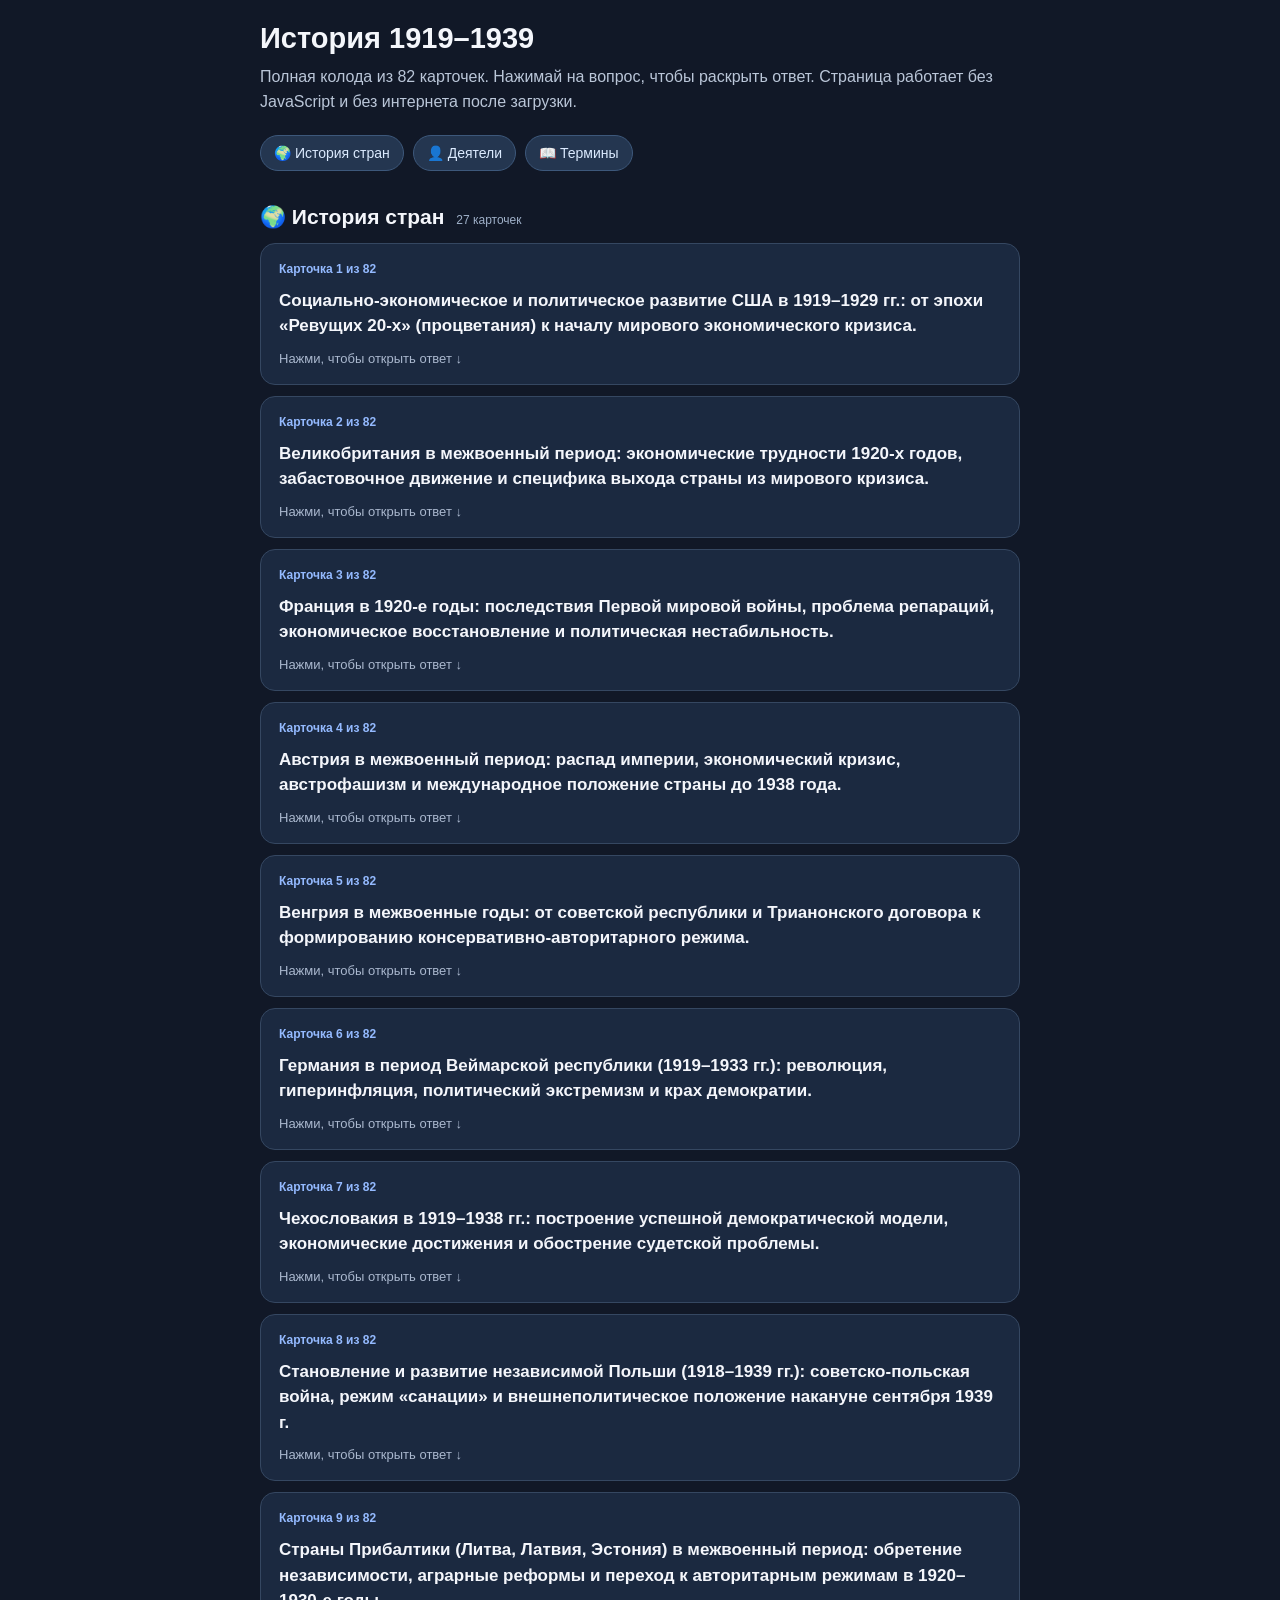
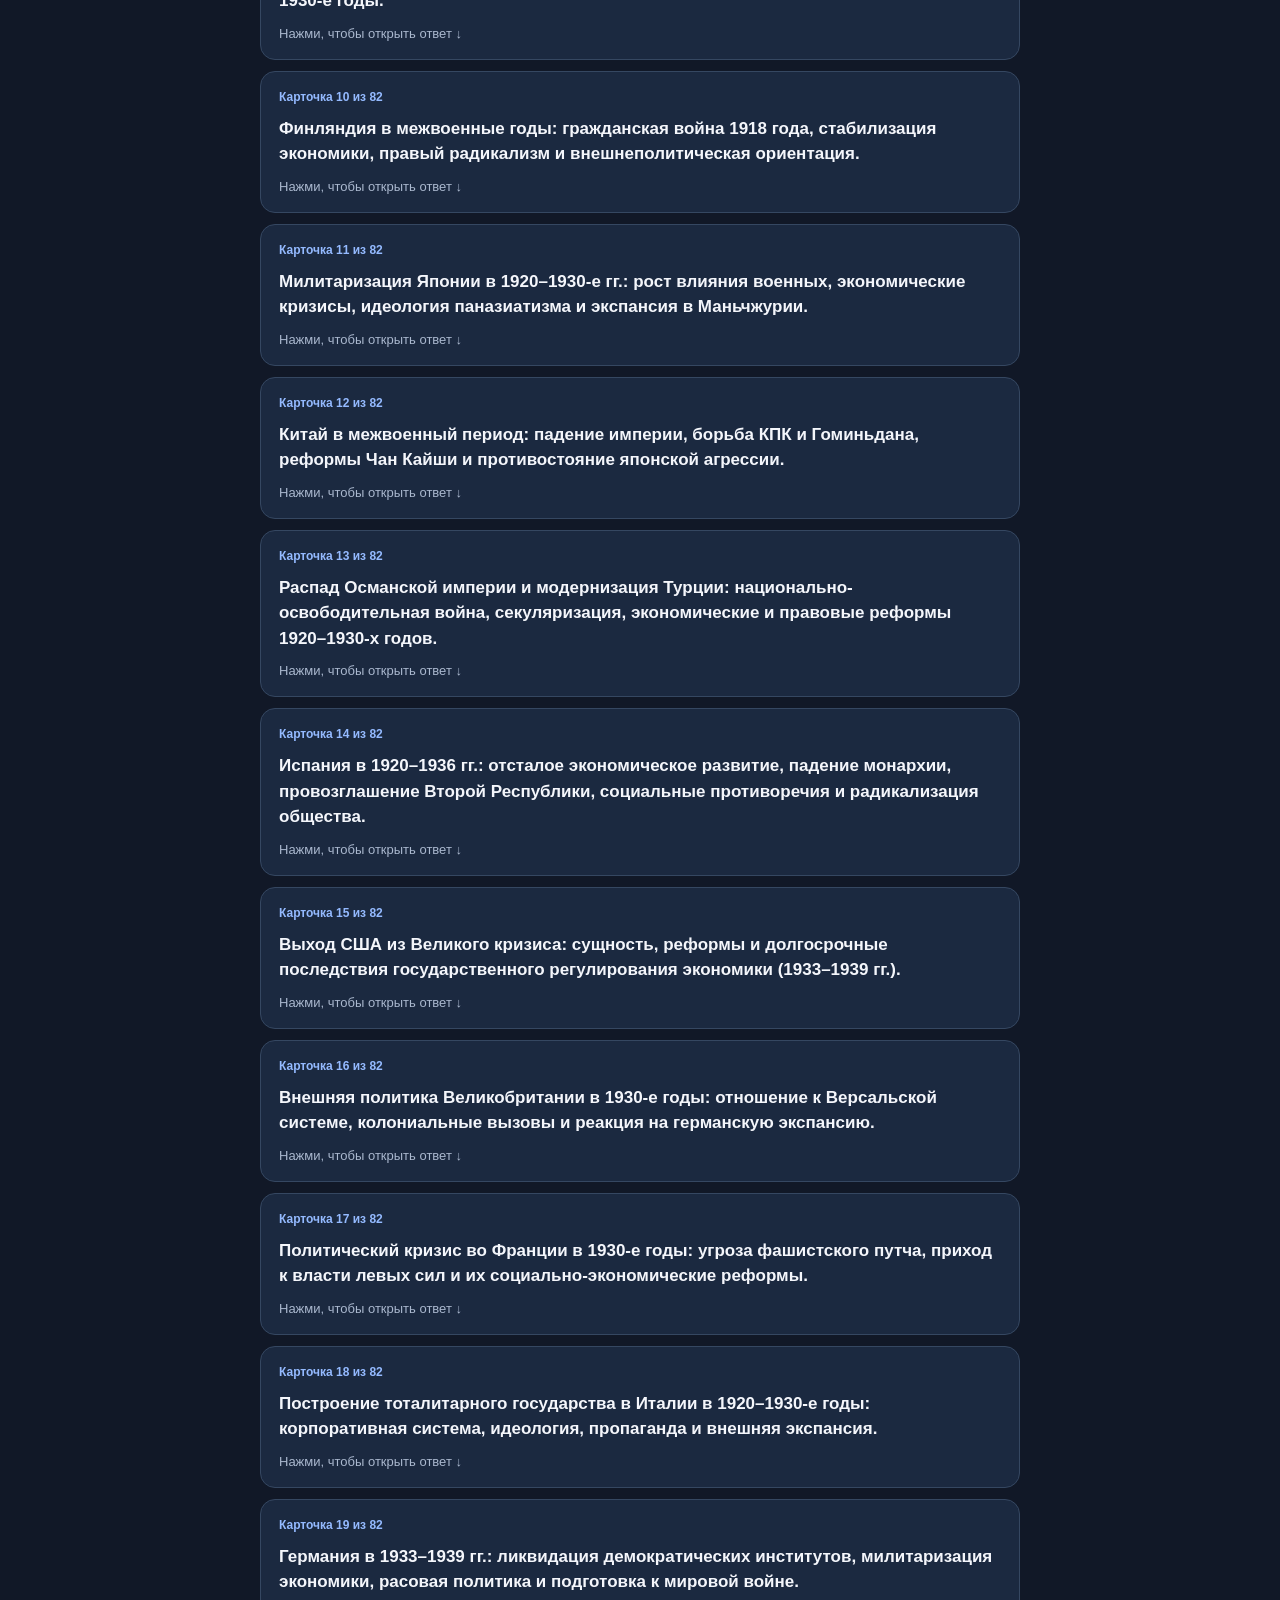
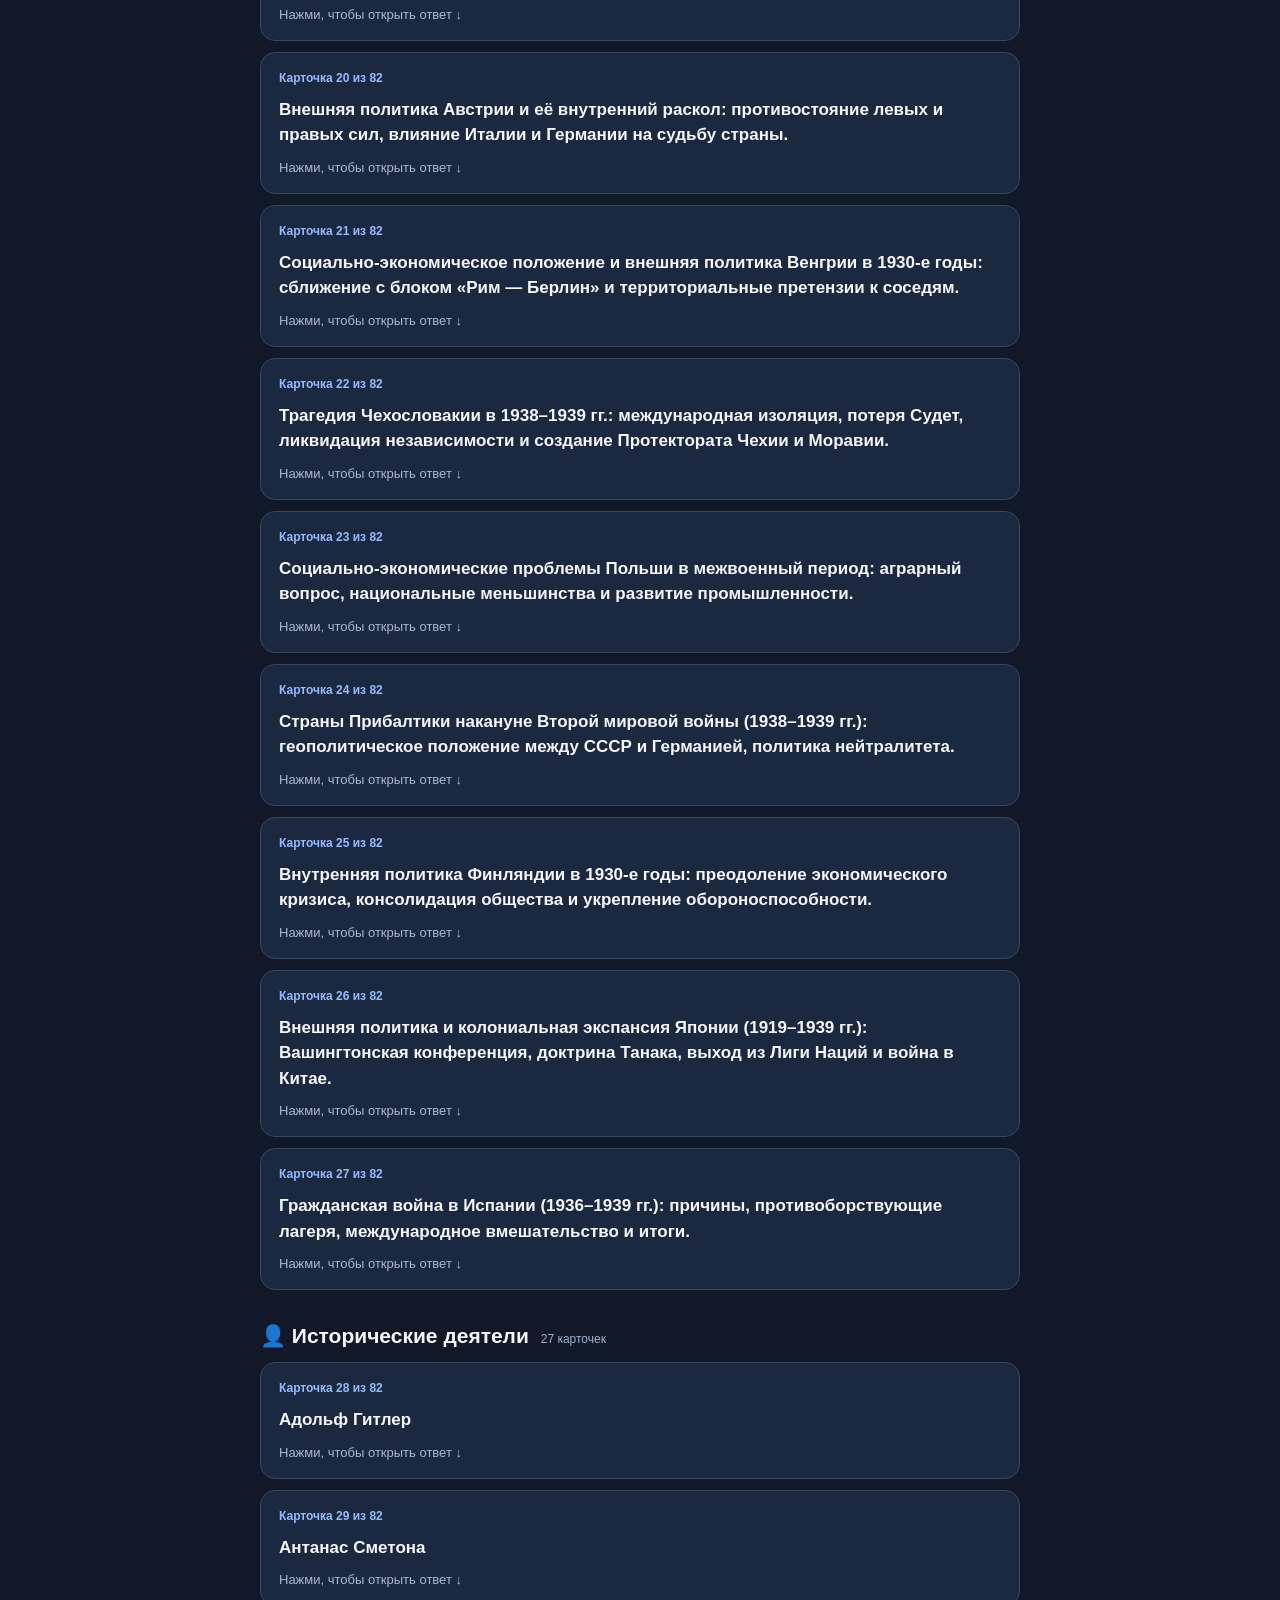
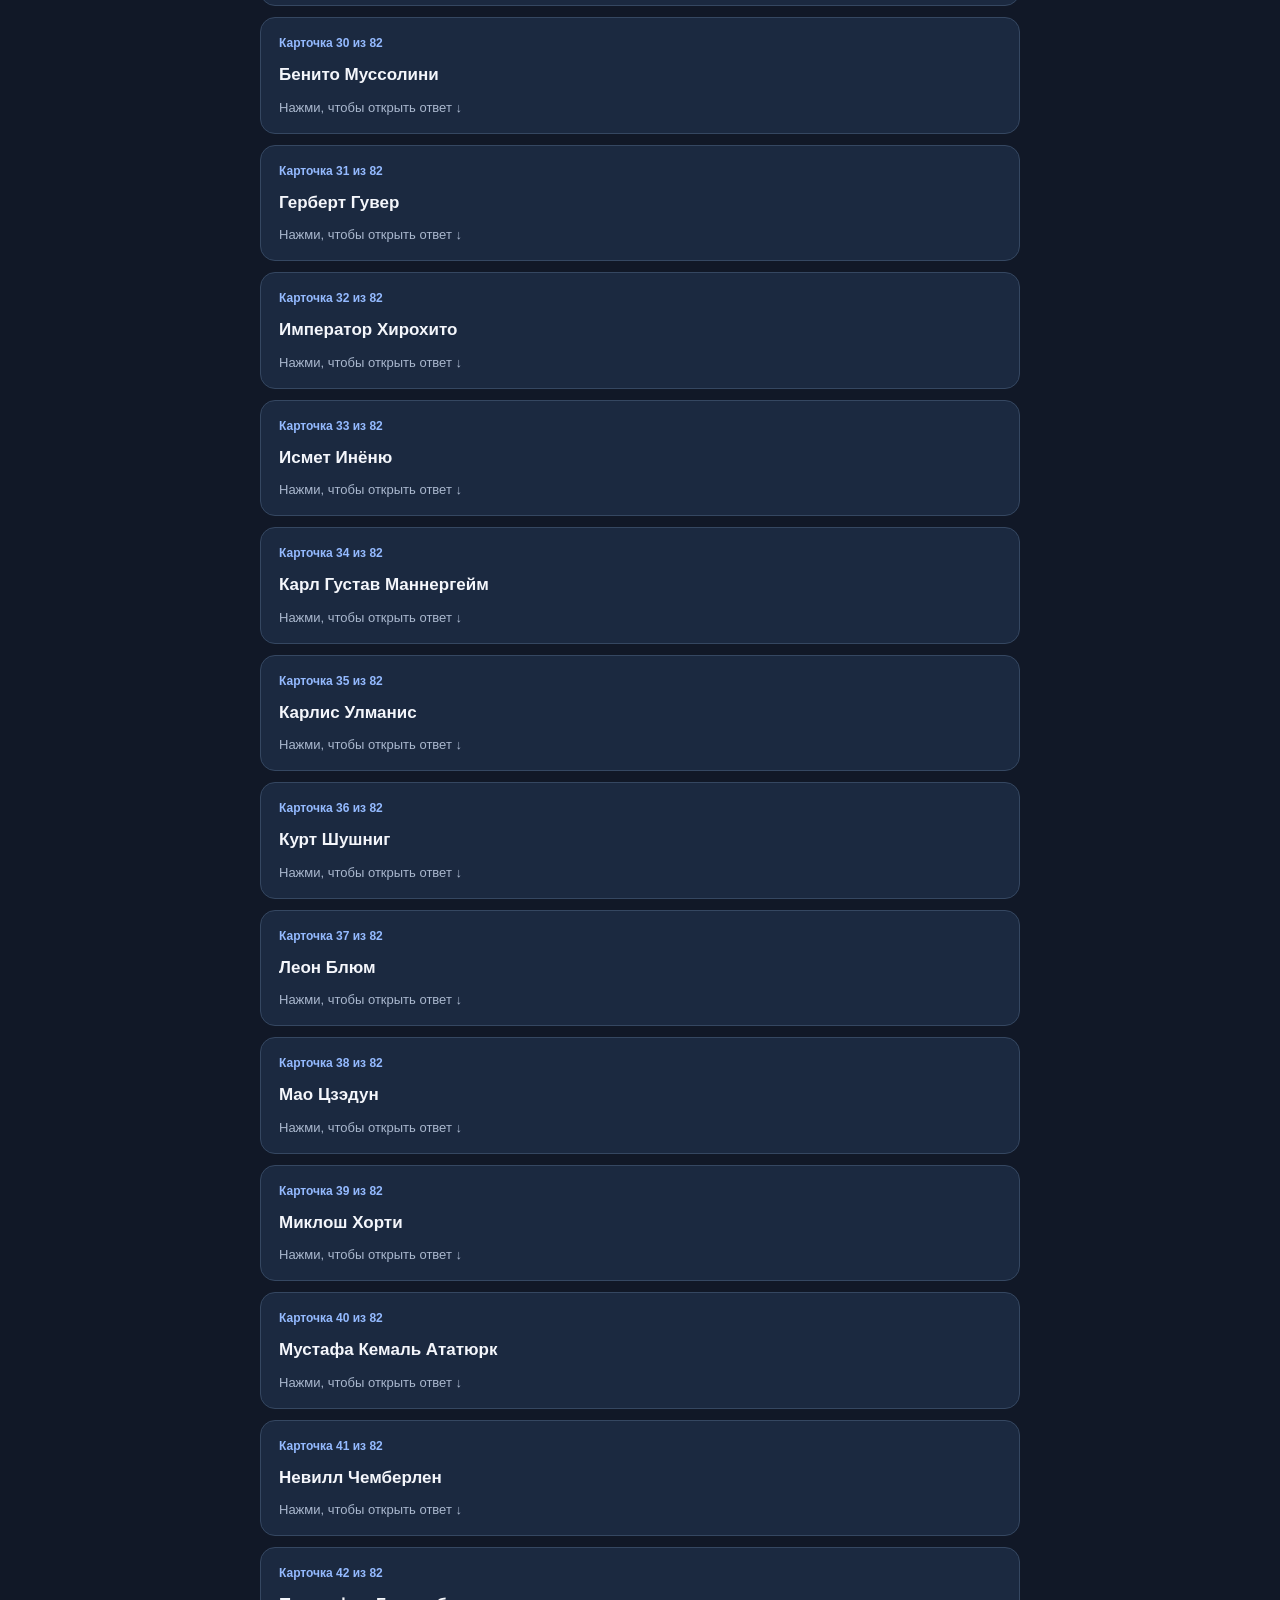
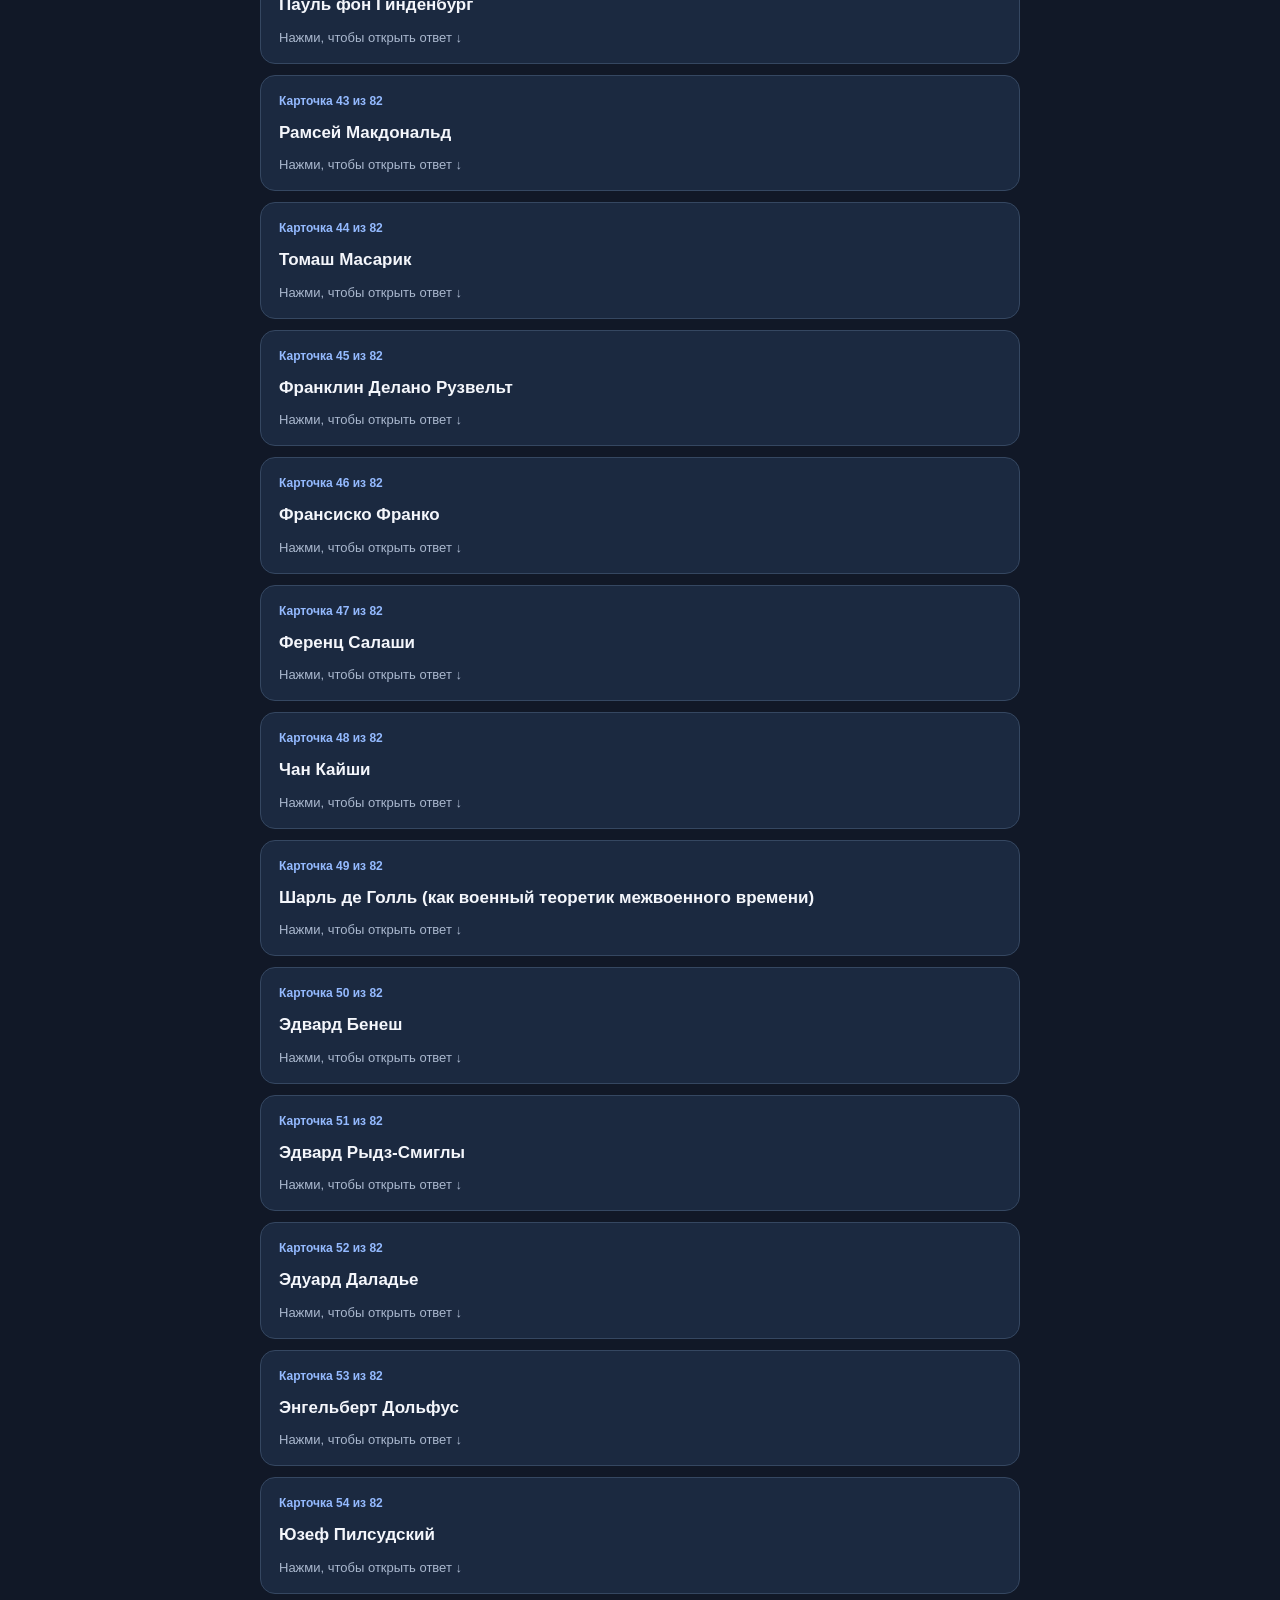
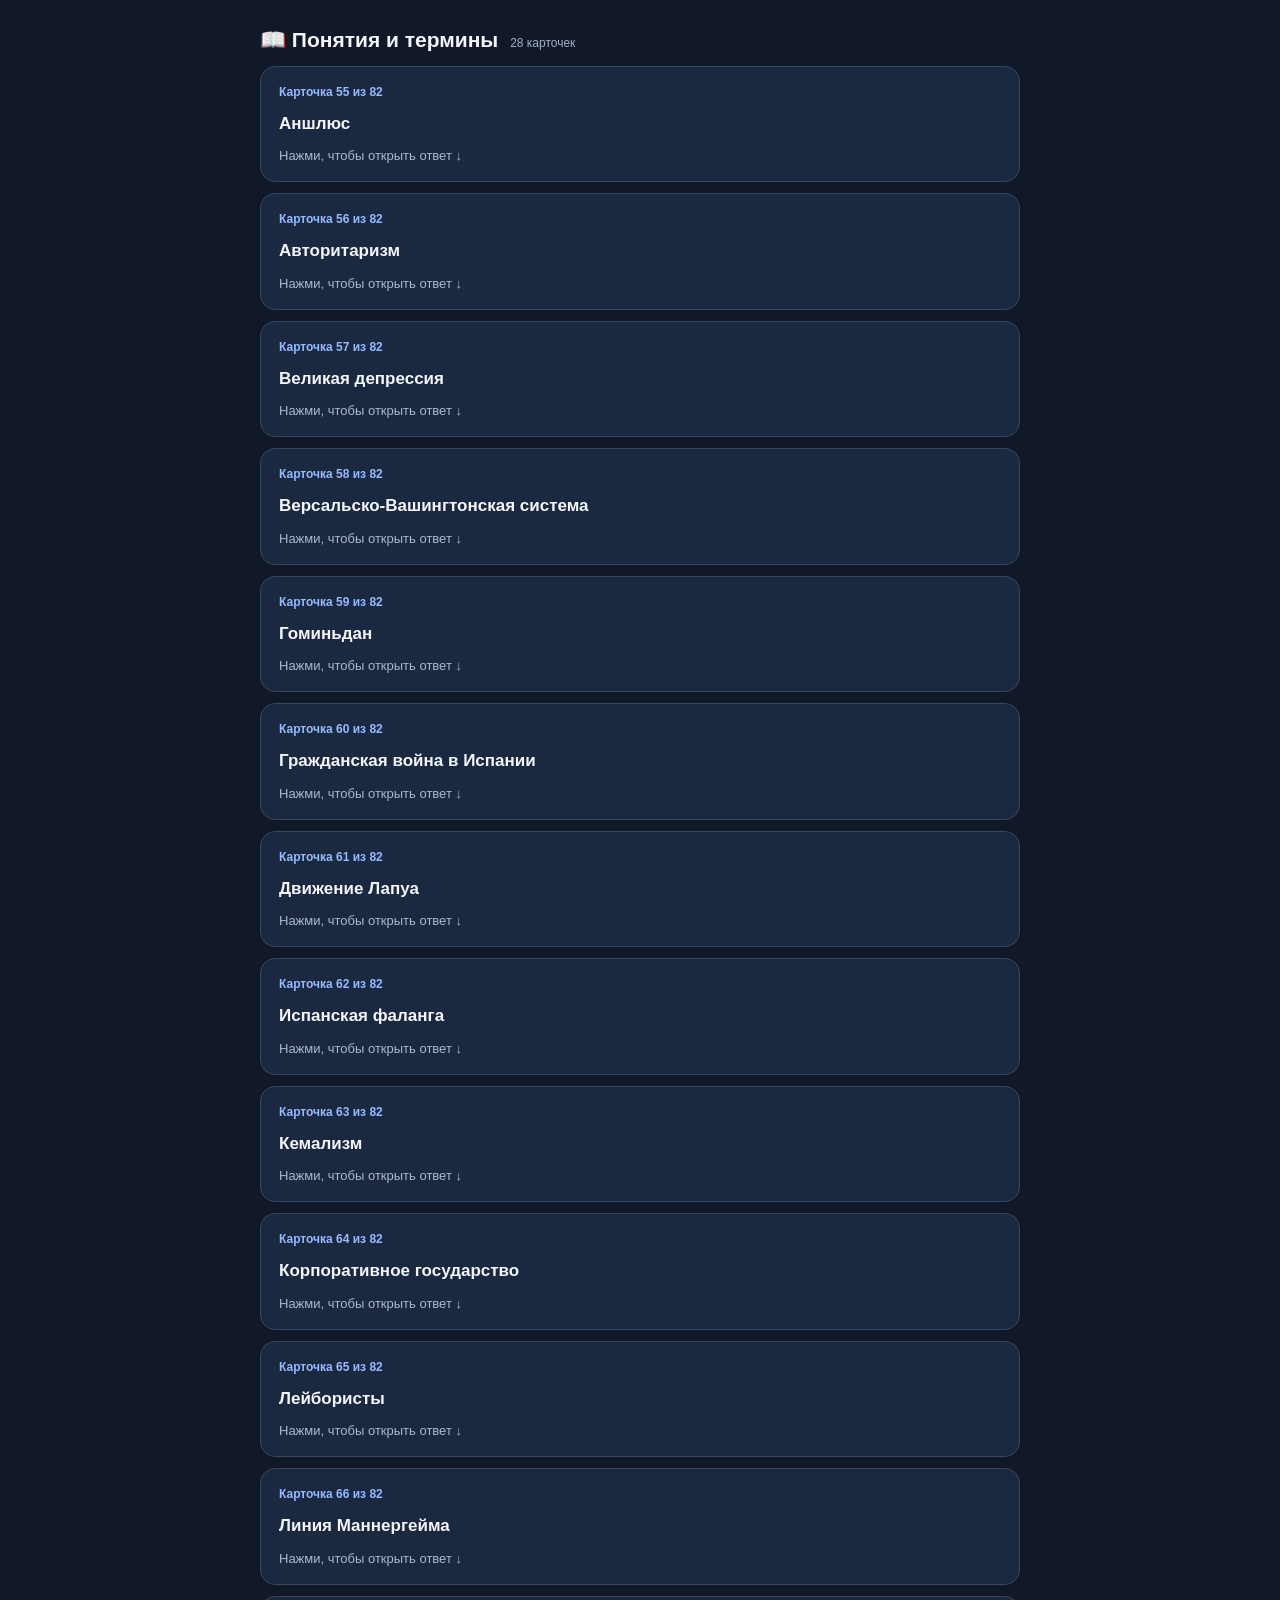
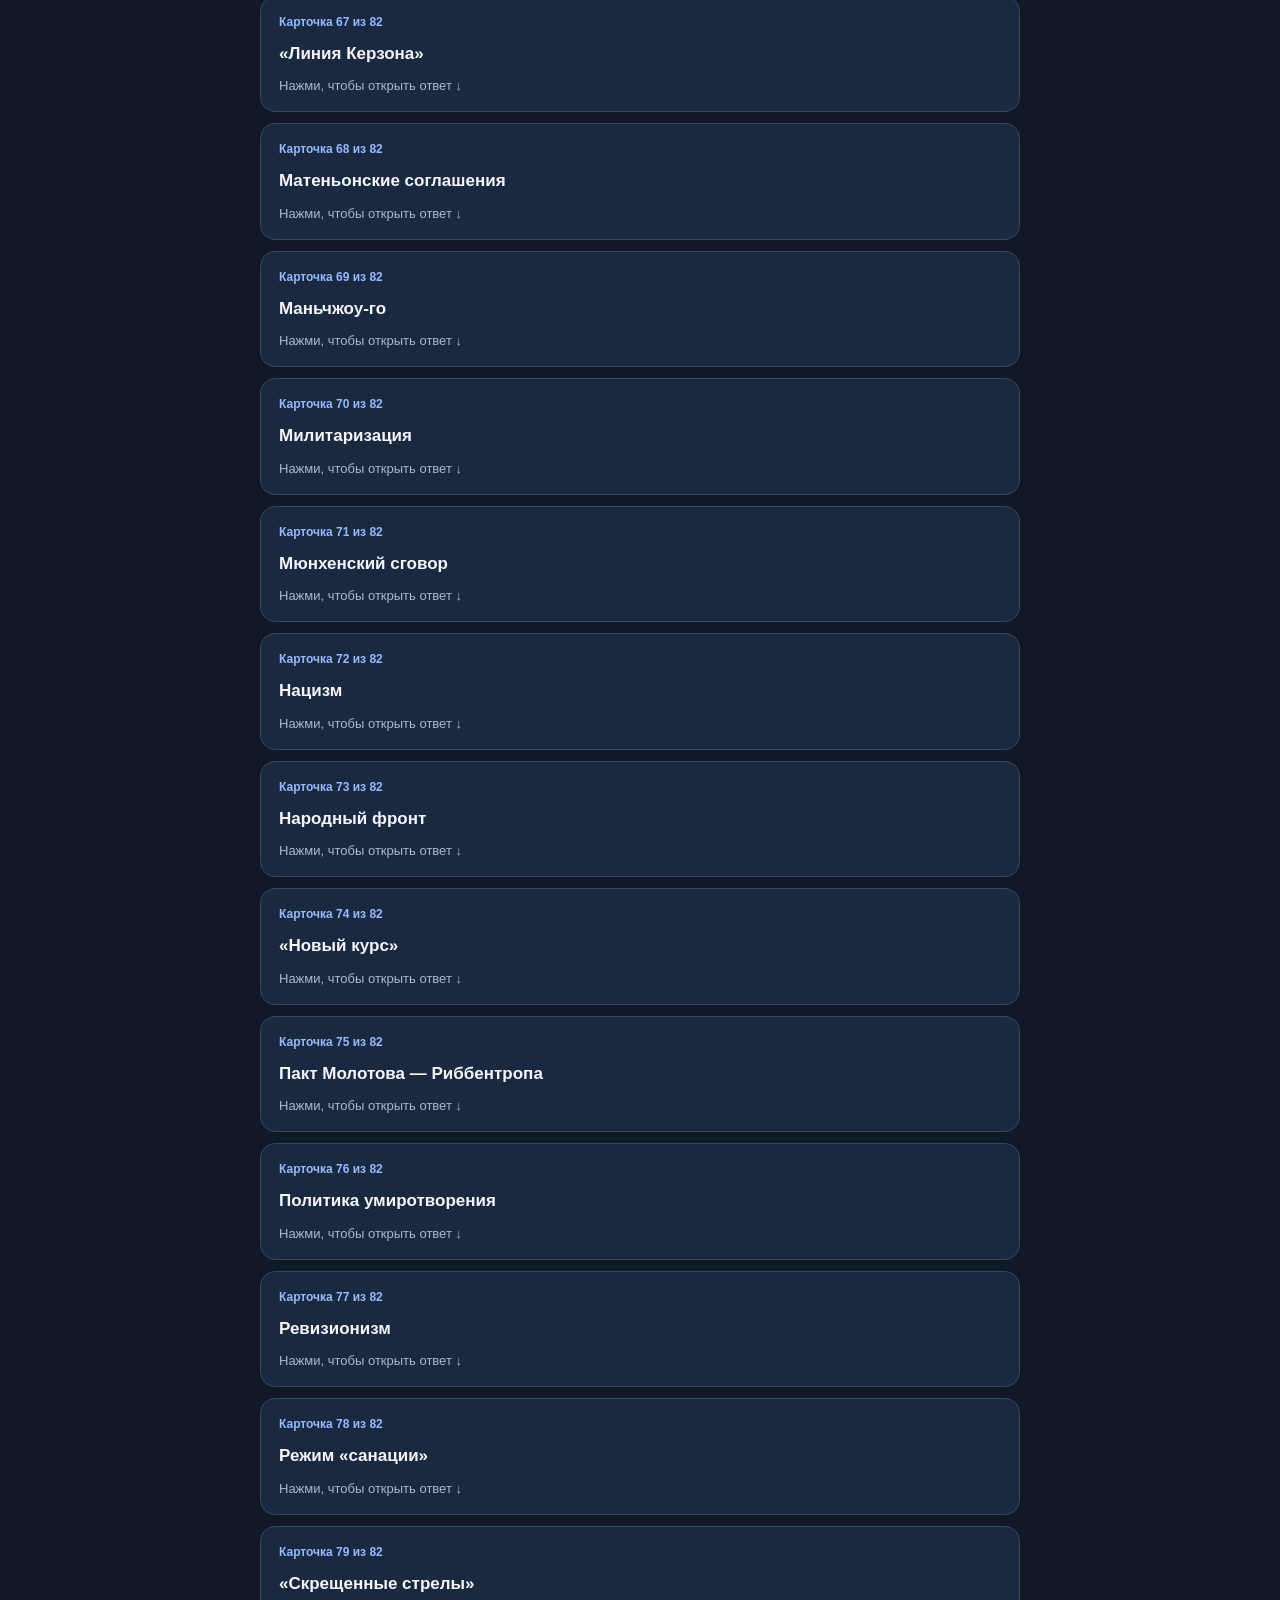
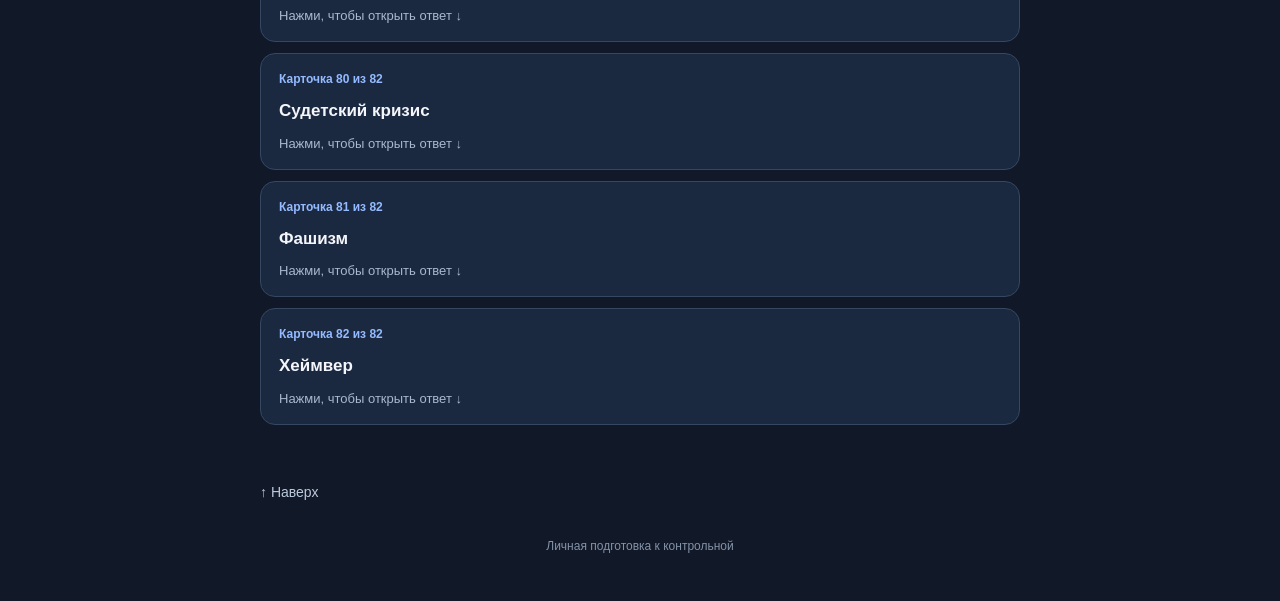
==== history-cards-offline.html @ e3145b6b "Add offline-friendly history flashcards page" ====
<!doctype html>
<html lang="ru">
<head>
<meta charset="utf-8">
<meta name="viewport" content="width=device-width, initial-scale=1">
<meta name="theme-color" content="#111827">
<title>История 1919–1939 — карточки</title>
<style>
*{box-sizing:border-box}
html{scroll-behavior:smooth}
body{margin:0;padding:22px 14px 48px;background:#111827;color:#f4f6fb;font-family:-apple-system,BlinkMacSystemFont,"Segoe UI",sans-serif}
main{max-width:760px;margin:0 auto}
h1{font-size:29px;line-height:1.15;margin:0 0 10px}
.intro{color:#bac6d8;line-height:1.55;margin:0 0 20px}
nav{display:flex;flex-wrap:wrap;gap:9px;margin:18px 0 30px}
nav a{color:#dbeafe;text-decoration:none;background:#243650;border:1px solid #3d587b;border-radius:999px;padding:9px 13px;font-size:14px}
.group{margin:34px 0}
h2{font-size:21px;margin:0 0 14px}
h2 small{font-size:12px;color:#9fb0c8;font-weight:500;margin-left:6px}
.card{margin:11px 0;border:1px solid #354761;border-radius:15px;background:#1b2940;overflow:hidden}
summary{list-style:none;cursor:pointer;padding:18px;display:flex;flex-direction:column;gap:12px}
summary::-webkit-details-marker{display:none}
.card-number{font-size:12px;font-weight:700;color:#94baff}
.question{font-size:17px;line-height:1.5;font-weight:650}
.hint{font-size:13px;color:#aab8ce}
.answer{padding:17px 18px 19px;background:#243653;border-top:1px solid #405575}
.answer strong{font-size:12px;letter-spacing:.08em;color:#94baff}
.answer p{font-size:16px;line-height:1.65;margin:9px 0 0;white-space:pre-wrap}
details[open] summary{background:#202f49}
.top{display:inline-block;margin-top:25px;color:#b9c9df;text-decoration:none;font-size:14px}
footer{margin-top:38px;text-align:center;color:#8493a9;font-size:12px}
</style>
</head>
<body>
<main id="top">
  <h1>История 1919–1939</h1>
  <p class="intro">Полная колода из 82 карточек. Нажимай на вопрос, чтобы раскрыть ответ. Страница работает без JavaScript и без интернета после загрузки.</p>
  <nav aria-label="Разделы">
    <a href="#countries">🌍 История стран</a>
    <a href="#people">👤 Деятели</a>
    <a href="#terms">📖 Термины</a>
  </nav>
  <section id="countries" class="group">
    <h2>🌍 История стран <small>27 карточек</small></h2>
    <details class="card">
      <summary>
        <span class="card-number">Карточка 1 из 82</span>
        <span class="question">Социально-экономическое и политическое развитие США в 1919–1929 гг.: от эпохи «Ревущих 20-х» (процветания) к началу мирового экономического кризиса.</span>
        <span class="hint">Нажми, чтобы открыть ответ ↓</span>
      </summary>
      <div class="answer">
        <strong>ОТВЕТ</strong>
        <p>После Первой мировой войны США стали одной из сильнейших экономик мира: промышленность росла, активно развивались автомобили, техника и массовое производство. Люди покупали товары в кредит, а многие вкладывали деньги в акции. Из-за спекуляций и чрезмерного производства возник финансовый пузырь, который лопнул в конце десятилетия и стал началом Великой депрессии.</p>
      </div>
    </details>
<details class="card">
      <summary>
        <span class="card-number">Карточка 2 из 82</span>
        <span class="question">Великобритания в межвоенный период: экономические трудности 1920-х годов, забастовочное движение и специфика выхода страны из мирового кризиса.</span>
        <span class="hint">Нажми, чтобы открыть ответ ↓</span>
      </summary>
      <div class="answer">
        <strong>ОТВЕТ</strong>
        <p>После войны Великобритания столкнулась с долгами, безработицей и упадком старых отраслей — угольной, текстильной и судостроительной. Рабочие устраивали забастовки, самой крупной стала всеобщая стачка. Во время мирового кризиса государство отказалось от прежней экономической политики, отказалось от золотого стандарта и стало поддерживать промышленность и торговлю.</p>
      </div>
    </details>
<details class="card">
      <summary>
        <span class="card-number">Карточка 3 из 82</span>
        <span class="question">Франция в 1920-е годы: последствия Первой мировой войны, проблема репараций, экономическое восстановление и политическая нестабильность.</span>
        <span class="hint">Нажми, чтобы открыть ответ ↓</span>
      </summary>
      <div class="answer">
        <strong>ОТВЕТ</strong>
        <p>Первая мировая война разрушила промышленность и сельское хозяйство на северо-востоке Франции, а страна понесла большие человеческие и материальные потери. Франция рассчитывала восстановиться за счёт германских репараций, но их получение сопровождалось конфликтами. Постепенно экономика восстановилась, однако правительства часто менялись из-за политических разногласий.</p>
      </div>
    </details>
<details class="card">
      <summary>
        <span class="card-number">Карточка 4 из 82</span>
        <span class="question">Австрия в межвоенный период: распад империи, экономический кризис, австрофашизм и международное положение страны до 1938 года.</span>
        <span class="hint">Нажми, чтобы открыть ответ ↓</span>
      </summary>
      <div class="answer">
        <strong>ОТВЕТ</strong>
        <p>После распада Австро-Венгерской империи Австрия стала небольшой республикой без прежних ресурсов и рынков. Страна переживала инфляцию, безработицу и политическое противостояние левых и правых. Власть перешла к авторитарному режиму, а зависимость от Германии усиливалась; в итоге Германия присоединила Австрию.</p>
      </div>
    </details>
<details class="card">
      <summary>
        <span class="card-number">Карточка 5 из 82</span>
        <span class="question">Венгрия в межвоенные годы: от советской республики и Трианонского договора к формированию консервативно-авторитарного режима.</span>
        <span class="hint">Нажми, чтобы открыть ответ ↓</span>
      </summary>
      <div class="answer">
        <strong>ОТВЕТ</strong>
        <p>После поражения в Первой мировой войне и распада империи в Венгрии возникла советская республика, но она просуществовала недолго и была свергнута. Трианонский договор лишил страну значительных территорий и населения, что вызвало стремление пересмотреть границы. Установился консервативный авторитарный режим во главе с регентом Миклошем Хорти.</p>
      </div>
    </details>
<details class="card">
      <summary>
        <span class="card-number">Карточка 6 из 82</span>
        <span class="question">Германия в период Веймарской республики (1919–1933 гг.): революция, гиперинфляция, политический экстремизм и крах демократии.</span>
        <span class="hint">Нажми, чтобы открыть ответ ↓</span>
      </summary>
      <div class="answer">
        <strong>ОТВЕТ</strong>
        <p>После поражения в Первой мировой войне кайзер отрёкся, и в Германии установилась республика. Страна пережила революционные выступления, попытки переворотов, тяжёлую инфляцию и зависимость от иностранных кредитов. Мировой кризис усилил безработицу и недовольство, из-за чего выросла поддержка радикалов, прежде всего нацистов, и демократия рухнула.</p>
      </div>
    </details>
<details class="card">
      <summary>
        <span class="card-number">Карточка 7 из 82</span>
        <span class="question">Чехословакия в 1919–1938 гг.: построение успешной демократической модели, экономические достижения и обострение судетской проблемы.</span>
        <span class="hint">Нажми, чтобы открыть ответ ↓</span>
      </summary>
      <div class="answer">
        <strong>ОТВЕТ</strong>
        <p>После распада Австро-Венгрии возникла независимая Чехословакия с устойчивой парламентской демократией и развитой промышленностью. В стране жили разные народы, в том числе многочисленные немцы в Судетской области. Нацистская Германия использовала недовольство судетских немцев как повод для давления, что привело к Судетскому кризису и расчленению страны.</p>
      </div>
    </details>
<details class="card">
      <summary>
        <span class="card-number">Карточка 8 из 82</span>
        <span class="question">Становление и развитие независимой Польши (1918–1939 гг.): советско-польская война, режим «санации» и внешнеполитическое положение накануне сентября 1939 г.</span>
        <span class="hint">Нажми, чтобы открыть ответ ↓</span>
      </summary>
      <div class="answer">
        <strong>ОТВЕТ</strong>
        <p>После Первой мировой войны Польша восстановила независимость, но её границы были спорными. Война с Советской Россией завершилась сохранением независимости Польши и расширением её территории на востоке. Позже Юзеф Пилсудский установил режим «санации», ограничивший политическую борьбу; перед Второй мировой войной Польша оказалась между Германией и СССР.</p>
      </div>
    </details>
<details class="card">
      <summary>
        <span class="card-number">Карточка 9 из 82</span>
        <span class="question">Страны Прибалтики (Литва, Латвия, Эстония) в межвоенный период: обретение независимости, аграрные реформы и переход к авторитарным режимам в 1920–1930-е годы.</span>
        <span class="hint">Нажми, чтобы открыть ответ ↓</span>
      </summary>
      <div class="answer">
        <strong>ОТВЕТ</strong>
        <p>Литва, Латвия и Эстония получили независимость после распада Российской империи и борьбы за самостоятельность. В них провели земельные реформы и создали национальные государства, но экономика оставалась уязвимой. Политическая нестабильность и страх перед радикальными движениями привели к установлению авторитарной власти в ряде стран.</p>
      </div>
    </details>
<details class="card">
      <summary>
        <span class="card-number">Карточка 10 из 82</span>
        <span class="question">Финляндия в межвоенные годы: гражданская война 1918 года, стабилизация экономики, правый радикализм и внешнеполитическая ориентация.</span>
        <span class="hint">Нажми, чтобы открыть ответ ↓</span>
      </summary>
      <div class="answer">
        <strong>ОТВЕТ</strong>
        <p>После отделения от России Финляндия пережила гражданскую войну между красными и белыми, победили белые. Затем страна постепенно укрепила демократические институты и экономику. Правые радикалы пытались усилить влияние, но государство сохранило парламентскую систему и стремилось защитить независимость между СССР и Западом.</p>
      </div>
    </details>
<details class="card">
      <summary>
        <span class="card-number">Карточка 11 из 82</span>
        <span class="question">Милитаризация Японии в 1920–1930-е гг.: рост влияния военных, экономические кризисы, идеология паназиатизма и экспансия в Маньчжурии.</span>
        <span class="hint">Нажми, чтобы открыть ответ ↓</span>
      </summary>
      <div class="answer">
        <strong>ОТВЕТ</strong>
        <p>Экономические трудности и нестабильность усилили влияние армии и националистов, которые считали, что Японии нужны территории и ресурсы. Под лозунгами паназиатизма Япония оправдывала расширение своего влияния в Азии. Захват Маньчжурии и дальнейшая агрессия в Китае показали переход страны к военной экспансии.</p>
      </div>
    </details>
<details class="card">
      <summary>
        <span class="card-number">Карточка 12 из 82</span>
        <span class="question">Китай в межвоенный период: падение империи, борьба КПК и Гоминьдана, реформы Чан Кайши и противостояние японской агрессии.</span>
        <span class="hint">Нажми, чтобы открыть ответ ↓</span>
      </summary>
      <div class="answer">
        <strong>ОТВЕТ</strong>
        <p>После падения империи Китай оставался раздробленным: разные военные правители боролись за власть. Гоминьдан во главе с Чан Кайши пытался объединить страну и проводил реформы, но конфликтовал с коммунистами во главе с Мао Цзэдуном. Внутреннюю борьбу осложнило вторжение Японии, против которой китайцам пришлось сопротивляться.</p>
      </div>
    </details>
<details class="card">
      <summary>
        <span class="card-number">Карточка 13 из 82</span>
        <span class="question">Распад Османской империи и модернизация Турции: национально-освободительная война, секуляризация, экономические и правовые реформы 1920–1930-х годов.</span>
        <span class="hint">Нажми, чтобы открыть ответ ↓</span>
      </summary>
      <div class="answer">
        <strong>ОТВЕТ</strong>
        <p>Османская империя проиграла Первую мировую войну, а державы-победительницы пытались разделить её территории. Мустафа Кемаль возглавил национально-освободительную борьбу, добился создания независимой Турции и стал проводить реформы. Он отделил религию от государства, упразднил султанат, изменил систему образования и права, стремясь превратить страну в современное светское государство.</p>
      </div>
    </details>
<details class="card">
      <summary>
        <span class="card-number">Карточка 14 из 82</span>
        <span class="question">Испания в 1920–1936 гг.: отсталое экономическое развитие, падение монархии, провозглашение Второй Республики, социальные противоречия и радикализация общества.</span>
        <span class="hint">Нажми, чтобы открыть ответ ↓</span>
      </summary>
      <div class="answer">
        <strong>ОТВЕТ</strong>
        <p>Испания оставалась преимущественно аграрной страной с бедностью крестьян, сильным социальным неравенством и конфликтами между рабочими, землевладельцами и церковью. Монархия пала, была провозглашена республика, которая пыталась проводить земельные, военные и образовательные реформы. Сопротивление реформам и радикализация левых и правых сил раскололи общество и подготовили гражданскую войну.</p>
      </div>
    </details>
<details class="card">
      <summary>
        <span class="card-number">Карточка 15 из 82</span>
        <span class="question">Выход США из Великого кризиса: сущность, реформы и долгосрочные последствия государственного регулирования экономики (1933–1939 гг.).</span>
        <span class="hint">Нажми, чтобы открыть ответ ↓</span>
      </summary>
      <div class="answer">
        <strong>ОТВЕТ</strong>
        <p>Великая депрессия привела к закрытию банков и предприятий, массовой безработице и бедности. Президент Франклин Рузвельт начал «Новый курс»: государство стало контролировать банки, создавать рабочие места, помогать фермерам и вводить социальные гарантии. Эти меры смягчили кризис и усилили роль государства в экономике, хотя полностью безработицу ликвидировала уже военная мобилизация.</p>
      </div>
    </details>
<details class="card">
      <summary>
        <span class="card-number">Карточка 16 из 82</span>
        <span class="question">Внешняя политика Великобритании в 1930-е годы: отношение к Версальской системе, колониальные вызовы и реакция на германскую экспансию.</span>
        <span class="hint">Нажми, чтобы открыть ответ ↓</span>
      </summary>
      <div class="answer">
        <strong>ОТВЕТ</strong>
        <p>Британия стремилась сохранить мир и не допустить новой большой войны, а также защитить свою империю. Из-за слабости и нежелания воевать она проводила политику умиротворения Германии, надеясь удовлетворить часть требований Гитлера. Эта политика не остановила агрессию и в итоге не предотвратила войну.</p>
      </div>
    </details>
<details class="card">
      <summary>
        <span class="card-number">Карточка 17 из 82</span>
        <span class="question">Политический кризис во Франции в 1930-е годы: угроза фашистского путча, приход к власти левых сил и их социально-экономические реформы.</span>
        <span class="hint">Нажми, чтобы открыть ответ ↓</span>
      </summary>
      <div class="answer">
        <strong>ОТВЕТ</strong>
        <p>Экономический кризис и коррупционные скандалы усилили недовольство правительством и страх перед фашистским переворотом. В ответ левые партии объединились в Народный фронт, который пришёл к власти и провёл реформы: повысил зарплаты, ввёл оплачиваемые отпуска и сократил рабочую неделю. Однако экономические трудности и разногласия внутри коалиции ослабили её.</p>
      </div>
    </details>
<details class="card">
      <summary>
        <span class="card-number">Карточка 18 из 82</span>
        <span class="question">Построение тоталитарного государства в Италии в 1920–1930-е годы: корпоративная система, идеология, пропаганда и внешняя экспансия.</span>
        <span class="hint">Нажми, чтобы открыть ответ ↓</span>
      </summary>
      <div class="answer">
        <strong>ОТВЕТ</strong>
        <p>После Первой мировой войны Италия переживала безработицу, забастовки и страх перед революцией. Бенито Муссолини использовал недовольство, пришёл к власти и уничтожил политическую конкуренцию. Государство контролировало общество через пропаганду и репрессии, экономика организовывалась по корпоративному принципу, а внешняя политика стала захватнической.</p>
      </div>
    </details>
<details class="card">
      <summary>
        <span class="card-number">Карточка 19 из 82</span>
        <span class="question">Германия в 1933–1939 гг.: ликвидация демократических институтов, милитаризация экономики, расовая политика и подготовка к мировой войне.</span>
        <span class="hint">Нажми, чтобы открыть ответ ↓</span>
      </summary>
      <div class="answer">
        <strong>ОТВЕТ</strong>
        <p>Придя к власти, Гитлер уничтожил демократию: запретил другие партии, подчинил себе государственные учреждения и преследовал противников. Нацисты усилили армию и военную промышленность, проводили расовую политику и преследовали евреев и другие группы. Германия захватывала территории и готовилась к большой войне.</p>
      </div>
    </details>
<details class="card">
      <summary>
        <span class="card-number">Карточка 20 из 82</span>
        <span class="question">Внешняя политика Австрии и её внутренний раскол: противостояние левых и правых сил, влияние Италии и Германии на судьбу страны.</span>
        <span class="hint">Нажми, чтобы открыть ответ ↓</span>
      </summary>
      <div class="answer">
        <strong>ОТВЕТ</strong>
        <p>Австрийское общество было разделено на левых социал-демократов и правых консерваторов, поддерживавших авторитарный порядок. Внутренние столкновения ослабили страну, а Италия и особенно нацистская Германия вмешивались в её дела. Германия усиливала давление, пока Австрия не была присоединена к ней.</p>
      </div>
    </details>
<details class="card">
      <summary>
        <span class="card-number">Карточка 21 из 82</span>
        <span class="question">Социально-экономическое положение и внешняя политика Венгрии в 1930-е годы: сближение с блоком «Рим — Берлин» и территориальные претензии к соседям.</span>
        <span class="hint">Нажми, чтобы открыть ответ ↓</span>
      </summary>
      <div class="answer">
        <strong>ОТВЕТ</strong>
        <p>Мировой кризис ударил по сельскому хозяйству и экономике Венгрии. Правительство Хорти сближалось с фашистскими державами Германии и Италии, рассчитывая вернуть утраченные по Трианонскому договору земли. Венгрия поддерживала пересмотр границ и всё сильнее зависела от Германии.</p>
      </div>
    </details>
<details class="card">
      <summary>
        <span class="card-number">Карточка 22 из 82</span>
        <span class="question">Трагедия Чехословакии в 1938–1939 гг.: международная изоляция, потеря Судет, ликвидация независимости и создание Протектората Чехии и Моравии.</span>
        <span class="hint">Нажми, чтобы открыть ответ ↓</span>
      </summary>
      <div class="answer">
        <strong>ОТВЕТ</strong>
        <p>Гитлер потребовал передать Германии Судетскую область, где проживало много немцев. На Мюнхенской конференции Великобритания и Франция согласились на уступку без полноценного участия Чехословакии. Затем Германия захватила оставшиеся чешские земли и создала Протекторат Богемии и Моравии, фактически уничтожив независимость страны.</p>
      </div>
    </details>
<details class="card">
      <summary>
        <span class="card-number">Карточка 23 из 82</span>
        <span class="question">Социально-экономические проблемы Польши в межвоенный период: аграрный вопрос, национальные меньшинства и развитие промышленности.</span>
        <span class="hint">Нажми, чтобы открыть ответ ↓</span>
      </summary>
      <div class="answer">
        <strong>ОТВЕТ</strong>
        <p>Польша объединяла территории, которые раньше развивались в составе разных государств, поэтому экономика была неравномерной. Большая часть населения жила в деревне, где существовали бедность и нехватка земли; промышленность развивалась медленно. Национальные меньшинства и региональные различия осложняли внутреннюю политику.</p>
      </div>
    </details>
<details class="card">
      <summary>
        <span class="card-number">Карточка 24 из 82</span>
        <span class="question">Страны Прибалтики накануне Второй мировой войны (1938–1939 гг.): геополитическое положение между СССР и Германией, политика нейтралитета.</span>
        <span class="hint">Нажми, чтобы открыть ответ ↓</span>
      </summary>
      <div class="answer">
        <strong>ОТВЕТ</strong>
        <p>Литва, Латвия и Эстония находились между двумя усиливавшимися державами — Германией и СССР. Они пытались сохранить независимость с помощью нейтралитета и осторожной дипломатии. Но их небольшие возможности и давление крупных соседей делали положение крайне опасным.</p>
      </div>
    </details>
<details class="card">
      <summary>
        <span class="card-number">Карточка 25 из 82</span>
        <span class="question">Внутренняя политика Финляндии в 1930-е годы: преодоление экономического кризиса, консолидация общества и укрепление обороноспособности.</span>
        <span class="hint">Нажми, чтобы открыть ответ ↓</span>
      </summary>
      <div class="answer">
        <strong>ОТВЕТ</strong>
        <p>После мирового кризиса Финляндия постепенно восстановила экономику, а политические силы смогли договориться и укрепить единство общества. Правые радикалы потеряли влияние, сохранилась парламентская демократия. Государство уделяло большое внимание обороне, особенно укреплениям на границе с СССР.</p>
      </div>
    </details>
<details class="card">
      <summary>
        <span class="card-number">Карточка 26 из 82</span>
        <span class="question">Внешняя политика и колониальная экспансия Японии (1919–1939 гг.): Вашингтонская конференция, доктрина Танака, выход из Лиги Наций и война в Китае.</span>
        <span class="hint">Нажми, чтобы открыть ответ ↓</span>
      </summary>
      <div class="answer">
        <strong>ОТВЕТ</strong>
        <p>После Первой мировой войны Япония участвовала в международных соглашениях об ограничении вооружений, но военные всё сильнее выступали за расширение империи. Япония захватила Маньчжурию, создала там зависимое государство Маньчжоу-го, вышла из Лиги Наций и начала полномасштабную войну против Китая. Экспансия объяснялась стремлением получить сырьё, территории и господство в Восточной Азии.</p>
      </div>
    </details>
<details class="card">
      <summary>
        <span class="card-number">Карточка 27 из 82</span>
        <span class="question">Гражданская война в Испании (1936–1939 гг.): причины, противоборствующие лагеря, международное вмешательство и итоги.</span>
        <span class="hint">Нажми, чтобы открыть ответ ↓</span>
      </summary>
      <div class="answer">
        <strong>ОТВЕТ</strong>
        <p>Причиной войны стал глубокий раскол общества между сторонниками республики и правыми силами, выступавшими против реформ. Военные во главе с Франко подняли мятеж; республиканцев поддерживали СССР и добровольцы из других стран, а националистов — Германия и Италия. Победил Франко, установив диктатуру; страна была разрушена, а противоречия сохранились.</p>
      </div>
    </details>
  </section>
<section id="people" class="group">
    <h2>👤 Исторические деятели <small>27 карточек</small></h2>
    <details class="card">
      <summary>
        <span class="card-number">Карточка 28 из 82</span>
        <span class="question">Адольф Гитлер</span>
        <span class="hint">Нажми, чтобы открыть ответ ↓</span>
      </summary>
      <div class="answer">
        <strong>ОТВЕТ</strong>
        <p>Лидер нацистской партии и диктатор Германии. Установил тоталитарный режим, развязал Вторую мировую войну и организовал Холокост.</p>
      </div>
    </details>
<details class="card">
      <summary>
        <span class="card-number">Карточка 29 из 82</span>
        <span class="question">Антанас Сметона</span>
        <span class="hint">Нажми, чтобы открыть ответ ↓</span>
      </summary>
      <div class="answer">
        <strong>ОТВЕТ</strong>
        <p>Литовский политик, один из создателей независимой Литвы. Установил в стране авторитарный режим и правил как президент-диктатор.</p>
      </div>
    </details>
<details class="card">
      <summary>
        <span class="card-number">Карточка 30 из 82</span>
        <span class="question">Бенито Муссолини</span>
        <span class="hint">Нажми, чтобы открыть ответ ↓</span>
      </summary>
      <div class="answer">
        <strong>ОТВЕТ</strong>
        <p>Основатель итальянского фашизма и глава фашистского правительства. Уничтожил демократию, проводил агрессивную внешнюю политику и сблизился с Гитлером.</p>
      </div>
    </details>
<details class="card">
      <summary>
        <span class="card-number">Карточка 31 из 82</span>
        <span class="question">Герберт Гувер</span>
        <span class="hint">Нажми, чтобы открыть ответ ↓</span>
      </summary>
      <div class="answer">
        <strong>ОТВЕТ</strong>
        <p>Президент США в начале Великой депрессии. Не смог остановить быстрое углубление кризиса, поэтому его часто связывают с неудачами первых мер борьбы с ним.</p>
      </div>
    </details>
<details class="card">
      <summary>
        <span class="card-number">Карточка 32 из 82</span>
        <span class="question">Император Хирохито</span>
        <span class="hint">Нажми, чтобы открыть ответ ↓</span>
      </summary>
      <div class="answer">
        <strong>ОТВЕТ</strong>
        <p>Император Японии в период её милитаризации и экспансии. При нём Япония вела войны в Азии и участвовала во Второй мировой войне.</p>
      </div>
    </details>
<details class="card">
      <summary>
        <span class="card-number">Карточка 33 из 82</span>
        <span class="question">Исмет Инёню</span>
        <span class="hint">Нажми, чтобы открыть ответ ↓</span>
      </summary>
      <div class="answer">
        <strong>ОТВЕТ</strong>
        <p>Соратник Ататюрка и военный и государственный деятель Турции. Помог создать республику, затем стал президентом и сохранял нейтралитет Турции во время большей части Второй мировой войны.</p>
      </div>
    </details>
<details class="card">
      <summary>
        <span class="card-number">Карточка 34 из 82</span>
        <span class="question">Карл Густав Маннергейм</span>
        <span class="hint">Нажми, чтобы открыть ответ ↓</span>
      </summary>
      <div class="answer">
        <strong>ОТВЕТ</strong>
        <p>Финский военный и государственный деятель. Руководил белыми в гражданской войне, командовал финской армией и связан с созданием оборонительной линии Маннергейма.</p>
      </div>
    </details>
<details class="card">
      <summary>
        <span class="card-number">Карточка 35 из 82</span>
        <span class="question">Карлис Улманис</span>
        <span class="hint">Нажми, чтобы открыть ответ ↓</span>
      </summary>
      <div class="answer">
        <strong>ОТВЕТ</strong>
        <p>Латвийский политик и президент. Совершил государственный переворот и установил авторитарное правление.</p>
      </div>
    </details>
<details class="card">
      <summary>
        <span class="card-number">Карточка 36 из 82</span>
        <span class="question">Курт Шушниг</span>
        <span class="hint">Нажми, чтобы открыть ответ ↓</span>
      </summary>
      <div class="answer">
        <strong>ОТВЕТ</strong>
        <p>Канцлер Австрии, пытавшийся сохранить независимость страны от нацистской Германии. Не смог остановить давление Гитлера и был вынужден уйти после аншлюса.</p>
      </div>
    </details>
<details class="card">
      <summary>
        <span class="card-number">Карточка 37 из 82</span>
        <span class="question">Леон Блюм</span>
        <span class="hint">Нажми, чтобы открыть ответ ↓</span>
      </summary>
      <div class="answer">
        <strong>ОТВЕТ</strong>
        <p>Французский социалист и глава правительства Народного фронта. Провёл социальные реформы, включая оплачиваемые отпуска и сокращение рабочего времени.</p>
      </div>
    </details>
<details class="card">
      <summary>
        <span class="card-number">Карточка 38 из 82</span>
        <span class="question">Мао Цзэдун</span>
        <span class="hint">Нажми, чтобы открыть ответ ↓</span>
      </summary>
      <div class="answer">
        <strong>ОТВЕТ</strong>
        <p>Один из руководителей Коммунистической партии Китая. Возглавлял коммунистов в борьбе за власть и стал основателем Китайской Народной Республики.</p>
      </div>
    </details>
<details class="card">
      <summary>
        <span class="card-number">Карточка 39 из 82</span>
        <span class="question">Миклош Хорти</span>
        <span class="hint">Нажми, чтобы открыть ответ ↓</span>
      </summary>
      <div class="answer">
        <strong>ОТВЕТ</strong>
        <p>Регент Венгрии и фактический глава государства. Руководил консервативным авторитарным режимом и стремился пересмотреть границы, установленные Трианонским договором.</p>
      </div>
    </details>
<details class="card">
      <summary>
        <span class="card-number">Карточка 40 из 82</span>
        <span class="question">Мустафа Кемаль Ататюрк</span>
        <span class="hint">Нажми, чтобы открыть ответ ↓</span>
      </summary>
      <div class="answer">
        <strong>ОТВЕТ</strong>
        <p>Основатель и первый руководитель Турецкой республики. Провёл масштабную модернизацию: сделал государство светским, реформировал образование, право и общественную жизнь.</p>
      </div>
    </details>
<details class="card">
      <summary>
        <span class="card-number">Карточка 41 из 82</span>
        <span class="question">Невилл Чемберлен</span>
        <span class="hint">Нажми, чтобы открыть ответ ↓</span>
      </summary>
      <div class="answer">
        <strong>ОТВЕТ</strong>
        <p>Премьер-министр Великобритании. Известен политикой умиротворения Гитлера и подписанием Мюнхенского соглашения, по которому Судеты отошли Германии.</p>
      </div>
    </details>
<details class="card">
      <summary>
        <span class="card-number">Карточка 42 из 82</span>
        <span class="question">Пауль фон Гинденбург</span>
        <span class="hint">Нажми, чтобы открыть ответ ↓</span>
      </summary>
      <div class="answer">
        <strong>ОТВЕТ</strong>
        <p>Президент Германии в период Веймарской республики. Назначил Гитлера канцлером, что открыло нацистам путь к установлению диктатуры.</p>
      </div>
    </details>
<details class="card">
      <summary>
        <span class="card-number">Карточка 43 из 82</span>
        <span class="question">Рамсей Макдональд</span>
        <span class="hint">Нажми, чтобы открыть ответ ↓</span>
      </summary>
      <div class="answer">
        <strong>ОТВЕТ</strong>
        <p>Британский политик и лидер Лейбористской партии, несколько раз возглавлял правительство. Во время Великой депрессии возглавил коалиционное Национальное правительство.</p>
      </div>
    </details>
<details class="card">
      <summary>
        <span class="card-number">Карточка 44 из 82</span>
        <span class="question">Томаш Масарик</span>
        <span class="hint">Нажми, чтобы открыть ответ ↓</span>
      </summary>
      <div class="answer">
        <strong>ОТВЕТ</strong>
        <p>Первый президент Чехословакии и один из создателей независимого государства. Поддерживал демократию и помог укрепить молодую республику.</p>
      </div>
    </details>
<details class="card">
      <summary>
        <span class="card-number">Карточка 45 из 82</span>
        <span class="question">Франклин Делано Рузвельт</span>
        <span class="hint">Нажми, чтобы открыть ответ ↓</span>
      </summary>
      <div class="answer">
        <strong>ОТВЕТ</strong>
        <p>Президент США, который начал программу «Новый курс» для борьбы с Великой депрессией. Усилил роль государства в экономике и руководил страной во время Второй мировой войны.</p>
      </div>
    </details>
<details class="card">
      <summary>
        <span class="card-number">Карточка 46 из 82</span>
        <span class="question">Франсиско Франко</span>
        <span class="hint">Нажми, чтобы открыть ответ ↓</span>
      </summary>
      <div class="answer">
        <strong>ОТВЕТ</strong>
        <p>Испанский генерал, возглавивший националистов в гражданской войне. После победы установил в Испании авторитарную диктатуру.</p>
      </div>
    </details>
<details class="card">
      <summary>
        <span class="card-number">Карточка 47 из 82</span>
        <span class="question">Ференц Салаши</span>
        <span class="hint">Нажми, чтобы открыть ответ ↓</span>
      </summary>
      <div class="answer">
        <strong>ОТВЕТ</strong>
        <p>Лидер венгерской фашистской партии «Скрещённые стрелы». При поддержке нацистской Германии возглавил крайне жестокий режим в конце войны.</p>
      </div>
    </details>
<details class="card">
      <summary>
        <span class="card-number">Карточка 48 из 82</span>
        <span class="question">Чан Кайши</span>
        <span class="hint">Нажми, чтобы открыть ответ ↓</span>
      </summary>
      <div class="answer">
        <strong>ОТВЕТ</strong>
        <p>Руководитель партии Гоминьдан и правительства националистического Китая. Пытался объединить страну, боролся с коммунистами и организовывал сопротивление японской агрессии.</p>
      </div>
    </details>
<details class="card">
      <summary>
        <span class="card-number">Карточка 49 из 82</span>
        <span class="question">Шарль де Голль (как военный теоретик межвоенного времени)</span>
        <span class="hint">Нажми, чтобы открыть ответ ↓</span>
      </summary>
      <div class="answer">
        <strong>ОТВЕТ</strong>
        <p>Французский военный теоретик, выступавший за создание сильных подвижных бронетанковых частей. Позже стал лидером Свободной Франции во время Второй мировой войны.</p>
      </div>
    </details>
<details class="card">
      <summary>
        <span class="card-number">Карточка 50 из 82</span>
        <span class="question">Эдвард Бенеш</span>
        <span class="hint">Нажми, чтобы открыть ответ ↓</span>
      </summary>
      <div class="answer">
        <strong>ОТВЕТ</strong>
        <p>Чехословацкий политик, дипломат и президент. Защищал независимость Чехословакии и участвовал в международной дипломатии во время Судетского кризиса.</p>
      </div>
    </details>
<details class="card">
      <summary>
        <span class="card-number">Карточка 51 из 82</span>
        <span class="question">Эдвард Рыдз-Смиглы</span>
        <span class="hint">Нажми, чтобы открыть ответ ↓</span>
      </summary>
      <div class="answer">
        <strong>ОТВЕТ</strong>
        <p>Польский военный и главнокомандующий польской армией перед Второй мировой войной. Руководил войсками во время немецкого и советского вторжения в Польшу.</p>
      </div>
    </details>
<details class="card">
      <summary>
        <span class="card-number">Карточка 52 из 82</span>
        <span class="question">Эдуард Даладье</span>
        <span class="hint">Нажми, чтобы открыть ответ ↓</span>
      </summary>
      <div class="answer">
        <strong>ОТВЕТ</strong>
        <p>Французский премьер-министр, подписавший Мюнхенское соглашение вместе с руководителями Великобритании, Германии и Италии. Согласился на передачу Судет Германии.</p>
      </div>
    </details>
<details class="card">
      <summary>
        <span class="card-number">Карточка 53 из 82</span>
        <span class="question">Энгельберт Дольфус</span>
        <span class="hint">Нажми, чтобы открыть ответ ↓</span>
      </summary>
      <div class="answer">
        <strong>ОТВЕТ</strong>
        <p>Канцлер Австрии, установивший авторитарный режим и подавивший политическую оппозицию. Выступал против присоединения Австрии к нацистской Германии и был убит нацистами.</p>
      </div>
    </details>
<details class="card">
      <summary>
        <span class="card-number">Карточка 54 из 82</span>
        <span class="question">Юзеф Пилсудский</span>
        <span class="hint">Нажми, чтобы открыть ответ ↓</span>
      </summary>
      <div class="answer">
        <strong>ОТВЕТ</strong>
        <p>Польский военный и политический лидер, сыгравший важную роль в восстановлении независимости Польши. После переворота установил режим «санации» и сохранял большое влияние на государство.</p>
      </div>
    </details>
  </section>
<section id="terms" class="group">
    <h2>📖 Понятия и термины <small>28 карточек</small></h2>
    <details class="card">
      <summary>
        <span class="card-number">Карточка 55 из 82</span>
        <span class="question">Аншлюс</span>
        <span class="hint">Нажми, чтобы открыть ответ ↓</span>
      </summary>
      <div class="answer">
        <strong>ОТВЕТ</strong>
        <p>Присоединение Австрии к нацистской Германии.</p>
      </div>
    </details>
<details class="card">
      <summary>
        <span class="card-number">Карточка 56 из 82</span>
        <span class="question">Авторитаризм</span>
        <span class="hint">Нажми, чтобы открыть ответ ↓</span>
      </summary>
      <div class="answer">
        <strong>ОТВЕТ</strong>
        <p>Режим, при котором власть сосредоточена у одного человека или небольшой группы, а права и свободы людей ограничены.</p>
      </div>
    </details>
<details class="card">
      <summary>
        <span class="card-number">Карточка 57 из 82</span>
        <span class="question">Великая депрессия</span>
        <span class="hint">Нажми, чтобы открыть ответ ↓</span>
      </summary>
      <div class="answer">
        <strong>ОТВЕТ</strong>
        <p>Мировой экономический кризис: закрывались предприятия и банки, росла безработица, люди беднели.</p>
      </div>
    </details>
<details class="card">
      <summary>
        <span class="card-number">Карточка 58 из 82</span>
        <span class="question">Версальско-Вашингтонская система</span>
        <span class="hint">Нажми, чтобы открыть ответ ↓</span>
      </summary>
      <div class="answer">
        <strong>ОТВЕТ</strong>
        <p>Порядок международных отношений после Первой мировой войны, созданный мирными договорами и соглашениями великих держав.</p>
      </div>
    </details>
<details class="card">
      <summary>
        <span class="card-number">Карточка 59 из 82</span>
        <span class="question">Гоминьдан</span>
        <span class="hint">Нажми, чтобы открыть ответ ↓</span>
      </summary>
      <div class="answer">
        <strong>ОТВЕТ</strong>
        <p>Националистическая партия Китая, которая пыталась объединить страну и управляла ею под руководством Чан Кайши.</p>
      </div>
    </details>
<details class="card">
      <summary>
        <span class="card-number">Карточка 60 из 82</span>
        <span class="question">Гражданская война в Испании</span>
        <span class="hint">Нажми, чтобы открыть ответ ↓</span>
      </summary>
      <div class="answer">
        <strong>ОТВЕТ</strong>
        <p>Война между сторонниками республики и военными-националистами во главе с Франко. Победил Франко.</p>
      </div>
    </details>
<details class="card">
      <summary>
        <span class="card-number">Карточка 61 из 82</span>
        <span class="question">Движение Лапуа</span>
        <span class="hint">Нажми, чтобы открыть ответ ↓</span>
      </summary>
      <div class="answer">
        <strong>ОТВЕТ</strong>
        <p>Правое радикальное движение в Финляндии, которое боролось против коммунистов и пыталось повлиять на власть силой.</p>
      </div>
    </details>
<details class="card">
      <summary>
        <span class="card-number">Карточка 62 из 82</span>
        <span class="question">Испанская фаланга</span>
        <span class="hint">Нажми, чтобы открыть ответ ↓</span>
      </summary>
      <div class="answer">
        <strong>ОТВЕТ</strong>
        <p>Фашистская организация в Испании, поддерживавшая диктатуру и идеи национализма.</p>
      </div>
    </details>
<details class="card">
      <summary>
        <span class="card-number">Карточка 63 из 82</span>
        <span class="question">Кемализм</span>
        <span class="hint">Нажми, чтобы открыть ответ ↓</span>
      </summary>
      <div class="answer">
        <strong>ОТВЕТ</strong>
        <p>Идеи Ататюрка: сильное светское государство, реформы и модернизация Турции.</p>
      </div>
    </details>
<details class="card">
      <summary>
        <span class="card-number">Карточка 64 из 82</span>
        <span class="question">Корпоративное государство</span>
        <span class="hint">Нажми, чтобы открыть ответ ↓</span>
      </summary>
      <div class="answer">
        <strong>ОТВЕТ</strong>
        <p>Система, при которой государство контролирует отношения между рабочими и предпринимателями, не позволяя им свободно бороться за свои интересы.</p>
      </div>
    </details>
<details class="card">
      <summary>
        <span class="card-number">Карточка 65 из 82</span>
        <span class="question">Лейбористы</span>
        <span class="hint">Нажми, чтобы открыть ответ ↓</span>
      </summary>
      <div class="answer">
        <strong>ОТВЕТ</strong>
        <p>Члены британской рабочей партии, которая выступала за права трудящихся и социальные реформы.</p>
      </div>
    </details>
<details class="card">
      <summary>
        <span class="card-number">Карточка 66 из 82</span>
        <span class="question">Линия Маннергейма</span>
        <span class="hint">Нажми, чтобы открыть ответ ↓</span>
      </summary>
      <div class="answer">
        <strong>ОТВЕТ</strong>
        <p>Оборонительные укрепления Финляндии на границе с СССР.</p>
      </div>
    </details>
<details class="card">
      <summary>
        <span class="card-number">Карточка 67 из 82</span>
        <span class="question">«Линия Керзона»</span>
        <span class="hint">Нажми, чтобы открыть ответ ↓</span>
      </summary>
      <div class="answer">
        <strong>ОТВЕТ</strong>
        <p>Предложенная линия границы между Польшей и Советской Россией.</p>
      </div>
    </details>
<details class="card">
      <summary>
        <span class="card-number">Карточка 68 из 82</span>
        <span class="question">Матеньонские соглашения</span>
        <span class="hint">Нажми, чтобы открыть ответ ↓</span>
      </summary>
      <div class="answer">
        <strong>ОТВЕТ</strong>
        <p>Договорённости во Франции между работодателями и профсоюзами: рост зарплат, признание профсоюзов и улучшение условий труда.</p>
      </div>
    </details>
<details class="card">
      <summary>
        <span class="card-number">Карточка 69 из 82</span>
        <span class="question">Маньчжоу-го</span>
        <span class="hint">Нажми, чтобы открыть ответ ↓</span>
      </summary>
      <div class="answer">
        <strong>ОТВЕТ</strong>
        <p>Зависимое от Японии государство, созданное после захвата Маньчжурии.</p>
      </div>
    </details>
<details class="card">
      <summary>
        <span class="card-number">Карточка 70 из 82</span>
        <span class="question">Милитаризация</span>
        <span class="hint">Нажми, чтобы открыть ответ ↓</span>
      </summary>
      <div class="answer">
        <strong>ОТВЕТ</strong>
        <p>Усиление роли армии и военной промышленности в жизни страны.</p>
      </div>
    </details>
<details class="card">
      <summary>
        <span class="card-number">Карточка 71 из 82</span>
        <span class="question">Мюнхенский сговор</span>
        <span class="hint">Нажми, чтобы открыть ответ ↓</span>
      </summary>
      <div class="answer">
        <strong>ОТВЕТ</strong>
        <p>Соглашение, по которому Великобритания и Франция согласились передать Судетскую область Германии без участия Чехословакии.</p>
      </div>
    </details>
<details class="card">
      <summary>
        <span class="card-number">Карточка 72 из 82</span>
        <span class="question">Нацизм</span>
        <span class="hint">Нажми, чтобы открыть ответ ↓</span>
      </summary>
      <div class="answer">
        <strong>ОТВЕТ</strong>
        <p>Идеология Гитлера: диктатура, крайний национализм, расизм и идея превосходства одной нации над другими.</p>
      </div>
    </details>
<details class="card">
      <summary>
        <span class="card-number">Карточка 73 из 82</span>
        <span class="question">Народный фронт</span>
        <span class="hint">Нажми, чтобы открыть ответ ↓</span>
      </summary>
      <div class="answer">
        <strong>ОТВЕТ</strong>
        <p>Союз левых партий во Франции и Испании, созданный для борьбы с фашизмом и проведения реформ.</p>
      </div>
    </details>
<details class="card">
      <summary>
        <span class="card-number">Карточка 74 из 82</span>
        <span class="question">«Новый курс»</span>
        <span class="hint">Нажми, чтобы открыть ответ ↓</span>
      </summary>
      <div class="answer">
        <strong>ОТВЕТ</strong>
        <p>Программа Рузвельта: государство помогало банкам, предприятиям, фермерам и безработным, чтобы вывести США из кризиса.</p>
      </div>
    </details>
<details class="card">
      <summary>
        <span class="card-number">Карточка 75 из 82</span>
        <span class="question">Пакт Молотова — Риббентропа</span>
        <span class="hint">Нажми, чтобы открыть ответ ↓</span>
      </summary>
      <div class="answer">
        <strong>ОТВЕТ</strong>
        <p>Договор о ненападении между СССР и Германией. К нему прилагался секретный протокол о разделении сфер влияния в Восточной Европе.</p>
      </div>
    </details>
<details class="card">
      <summary>
        <span class="card-number">Карточка 76 из 82</span>
        <span class="question">Политика умиротворения</span>
        <span class="hint">Нажми, чтобы открыть ответ ↓</span>
      </summary>
      <div class="answer">
        <strong>ОТВЕТ</strong>
        <p>Попытки Великобритании и Франции избежать войны уступками Гитлеру.</p>
      </div>
    </details>
<details class="card">
      <summary>
        <span class="card-number">Карточка 77 из 82</span>
        <span class="question">Ревизионизм</span>
        <span class="hint">Нажми, чтобы открыть ответ ↓</span>
      </summary>
      <div class="answer">
        <strong>ОТВЕТ</strong>
        <p>Стремление изменить условия мирных договоров и установленные после войны границы.</p>
      </div>
    </details>
<details class="card">
      <summary>
        <span class="card-number">Карточка 78 из 82</span>
        <span class="question">Режим «санации»</span>
        <span class="hint">Нажми, чтобы открыть ответ ↓</span>
      </summary>
      <div class="answer">
        <strong>ОТВЕТ</strong>
        <p>Авторитарная власть в Польше после переворота Пилсудского. Власти обещали «оздоровить» государство, ограничив политическую борьбу.</p>
      </div>
    </details>
<details class="card">
      <summary>
        <span class="card-number">Карточка 79 из 82</span>
        <span class="question">«Скрещенные стрелы»</span>
        <span class="hint">Нажми, чтобы открыть ответ ↓</span>
      </summary>
      <div class="answer">
        <strong>ОТВЕТ</strong>
        <p>Венгерская фашистская партия, сотрудничавшая с нацистской Германией.</p>
      </div>
    </details>
<details class="card">
      <summary>
        <span class="card-number">Карточка 80 из 82</span>
        <span class="question">Судетский кризис</span>
        <span class="hint">Нажми, чтобы открыть ответ ↓</span>
      </summary>
      <div class="answer">
        <strong>ОТВЕТ</strong>
        <p>Конфликт вокруг Судетской области Чехословакии, которую Гитлер потребовал передать Германии.</p>
      </div>
    </details>
<details class="card">
      <summary>
        <span class="card-number">Карточка 81 из 82</span>
        <span class="question">Фашизм</span>
        <span class="hint">Нажми, чтобы открыть ответ ↓</span>
      </summary>
      <div class="answer">
        <strong>ОТВЕТ</strong>
        <p>Идеология и режим с сильной диктаторской властью, национализмом, пропагандой и подавлением противников.</p>
      </div>
    </details>
<details class="card">
      <summary>
        <span class="card-number">Карточка 82 из 82</span>
        <span class="question">Хеймвер</span>
        <span class="hint">Нажми, чтобы открыть ответ ↓</span>
      </summary>
      <div class="answer">
        <strong>ОТВЕТ</strong>
        <p>Вооружённые правые отряды в Австрии, выступавшие против левых сил и демократии.</p>
      </div>
    </details>
  </section>
  <a class="top" href="#top">↑ Наверх</a>
  <footer>Личная подготовка к контрольной</footer>
</main>
</body>
</html>
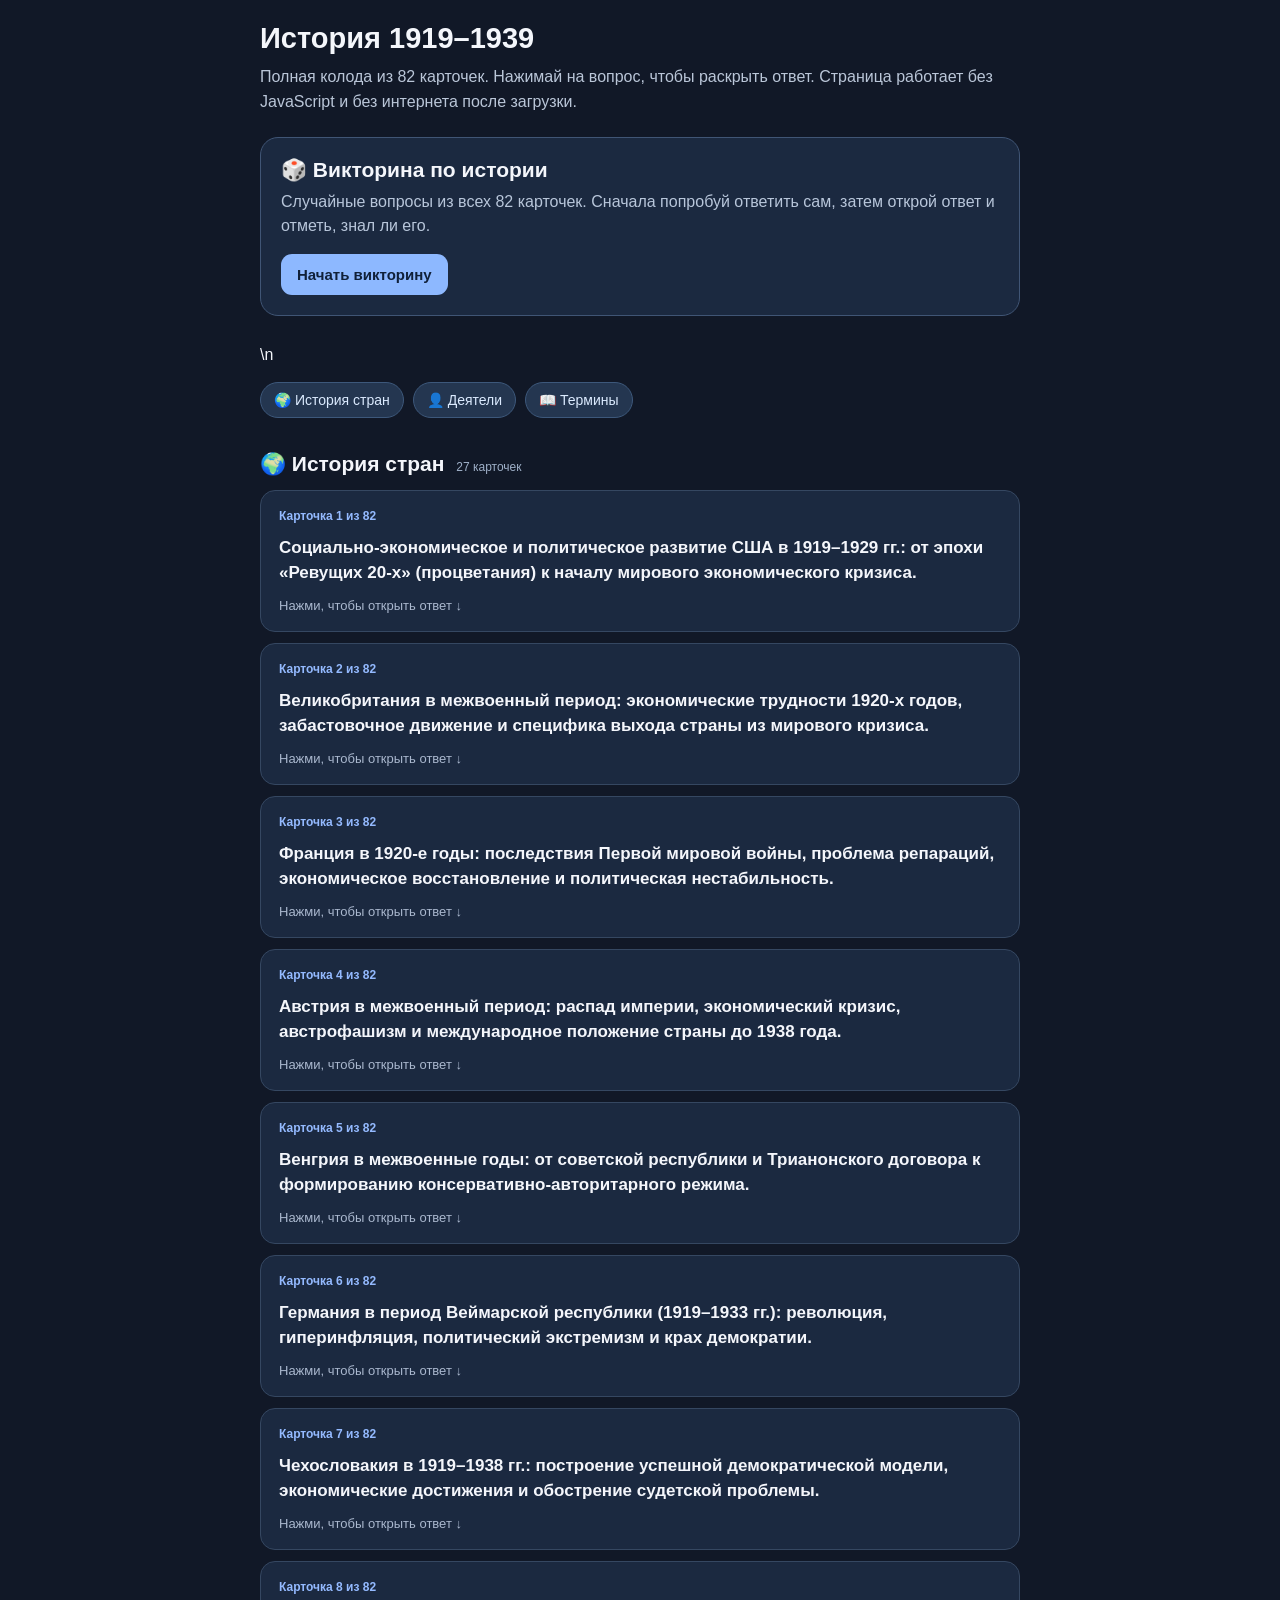
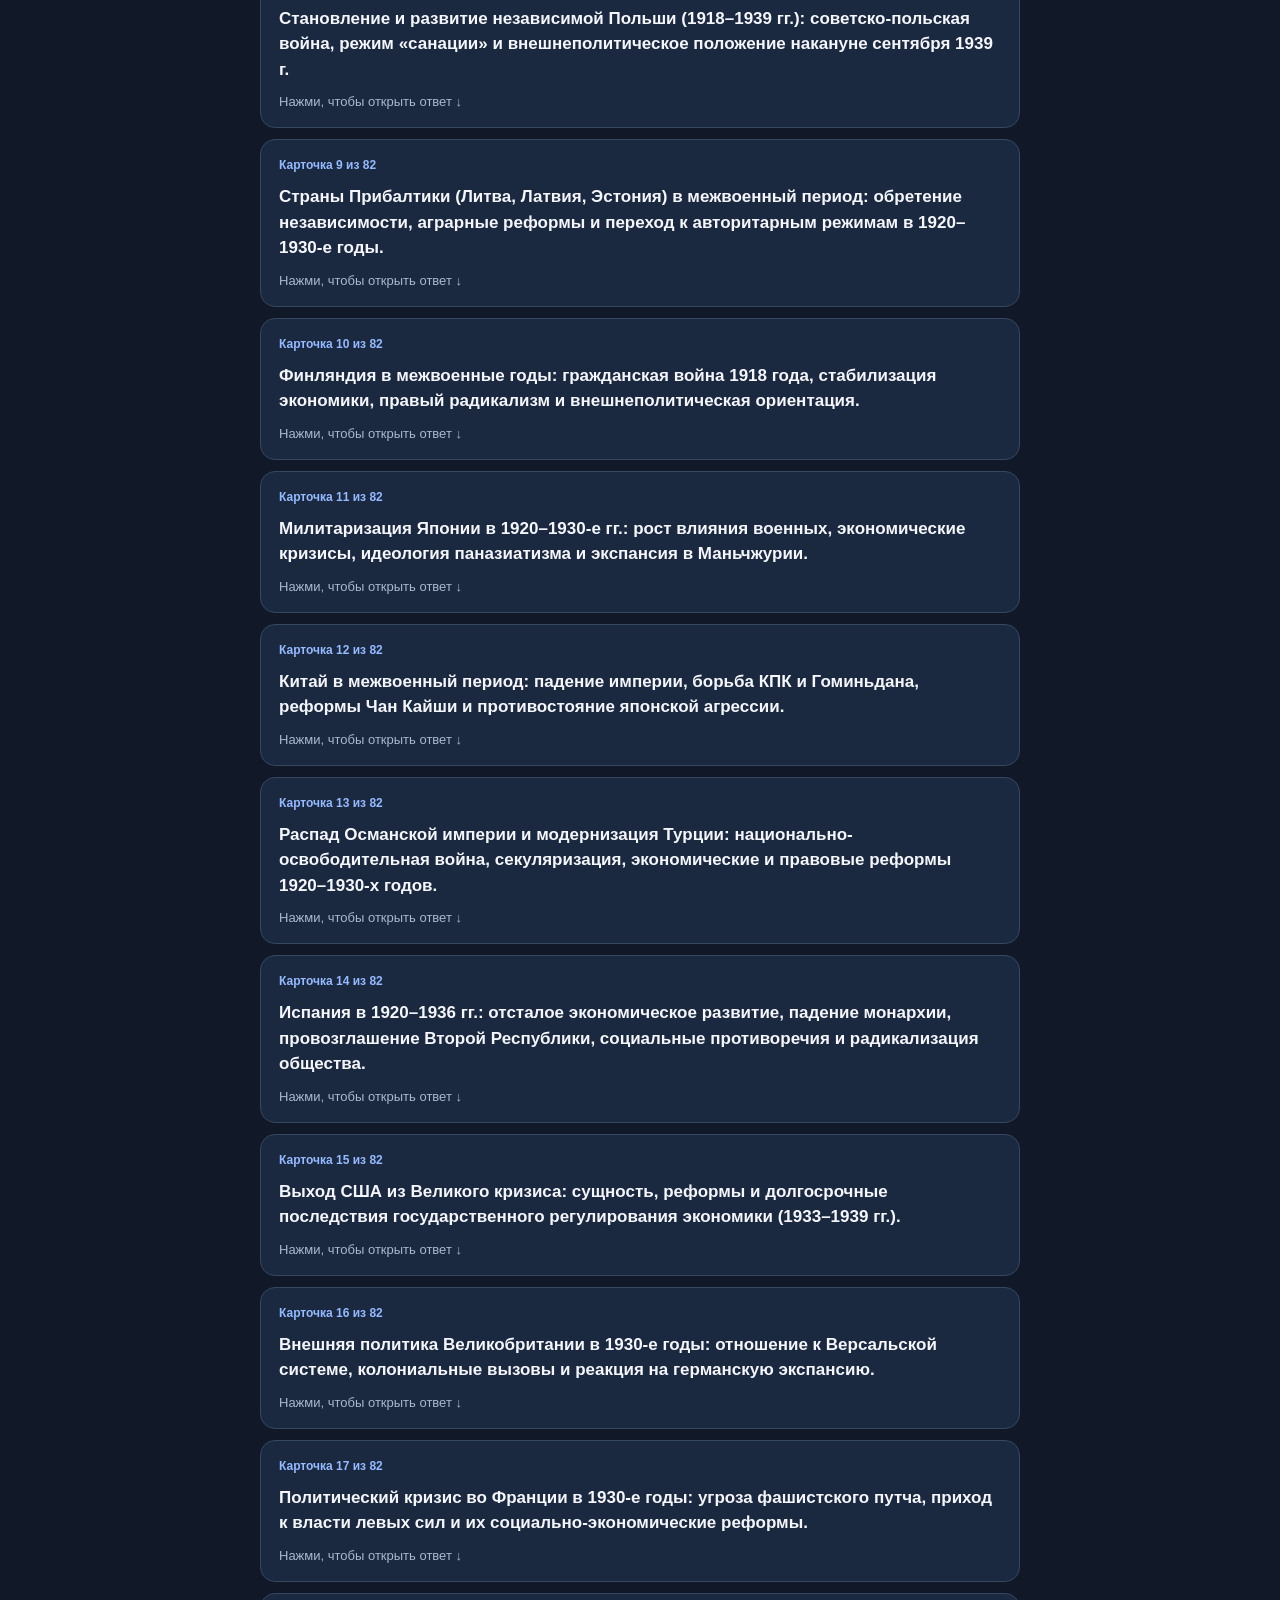
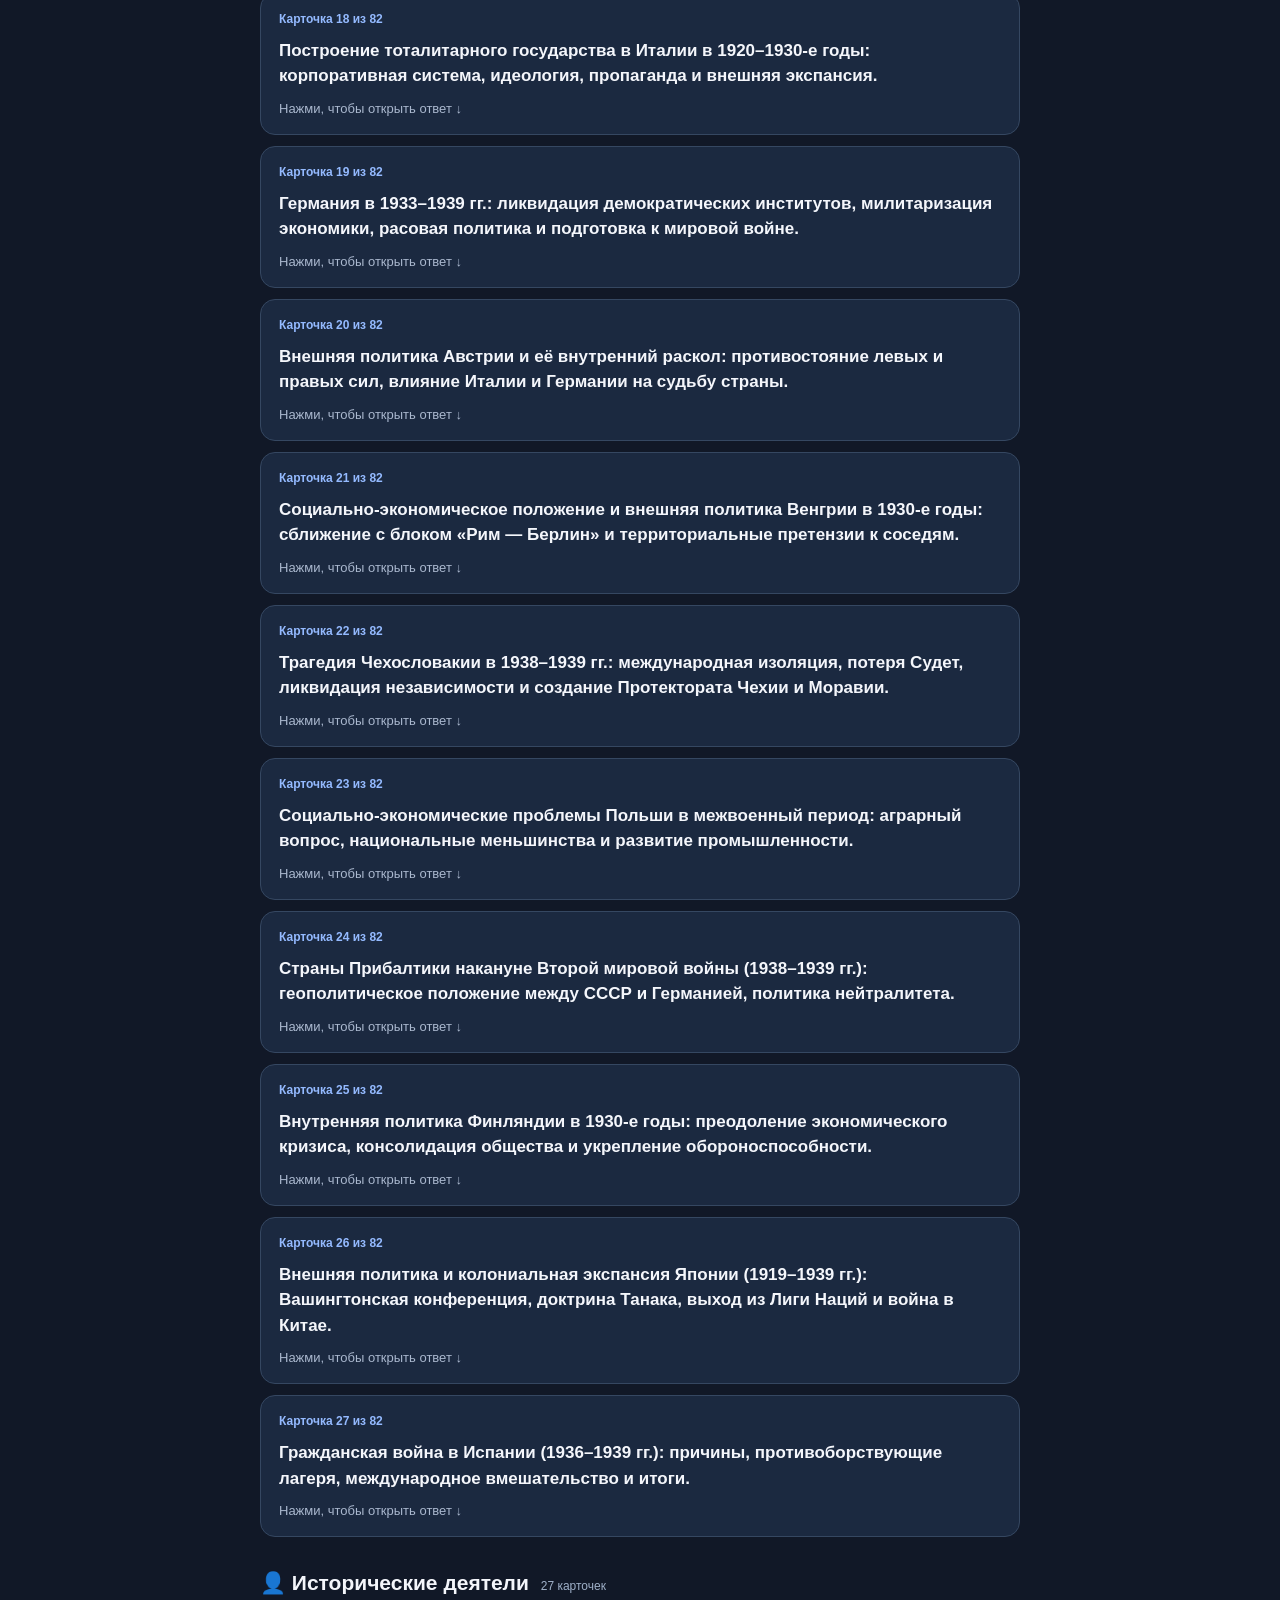
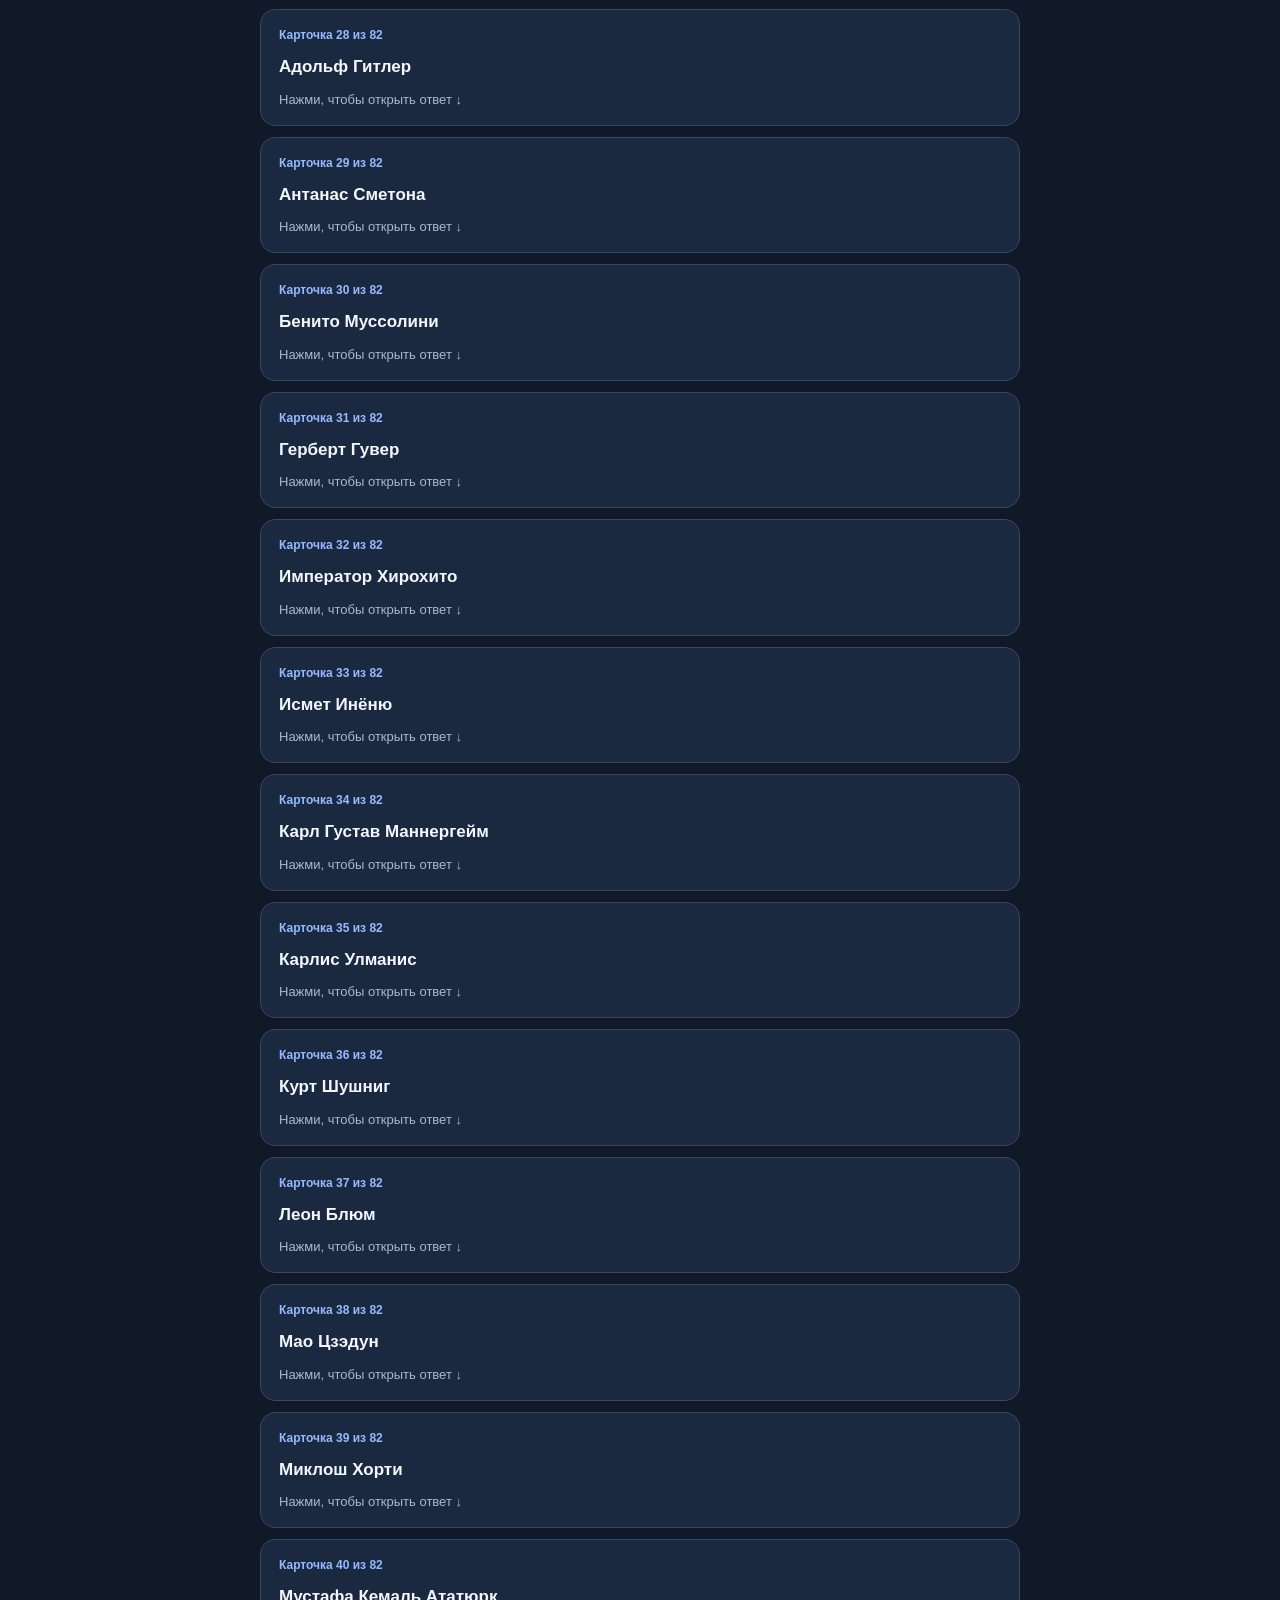
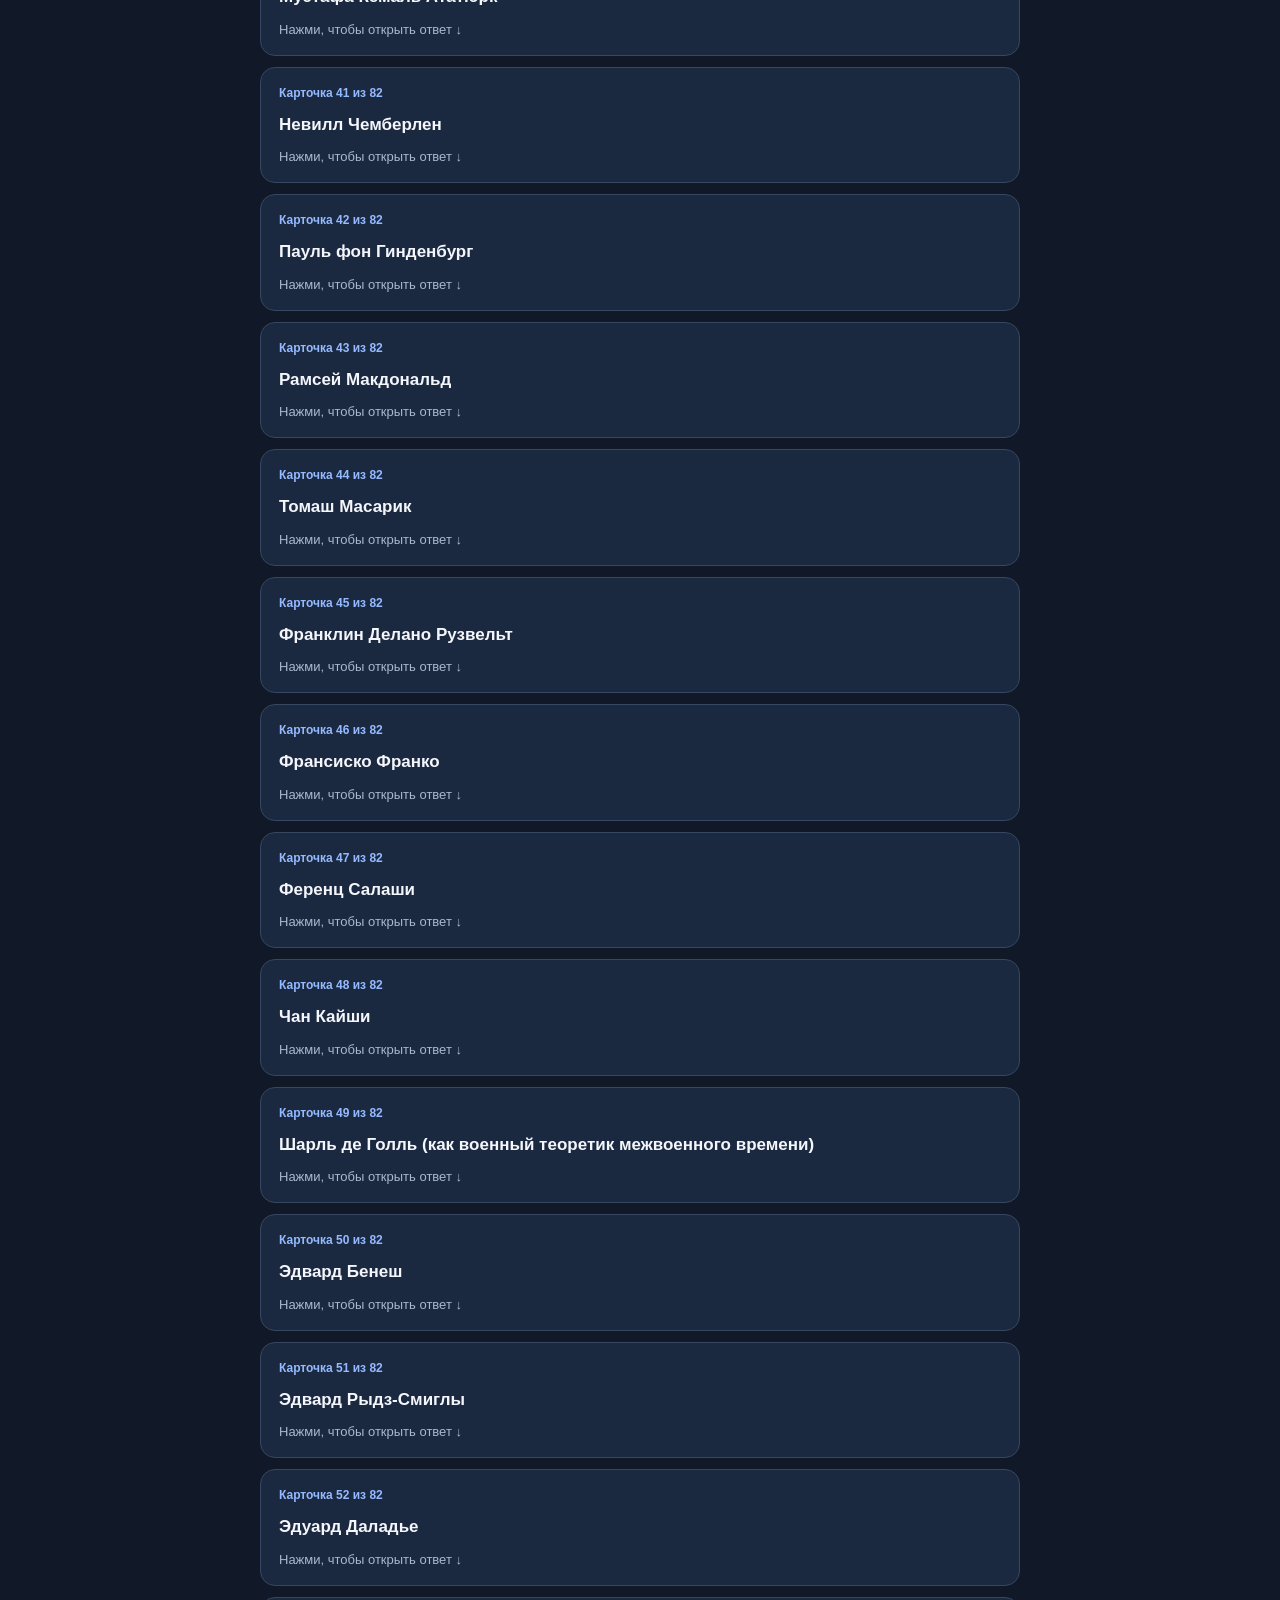
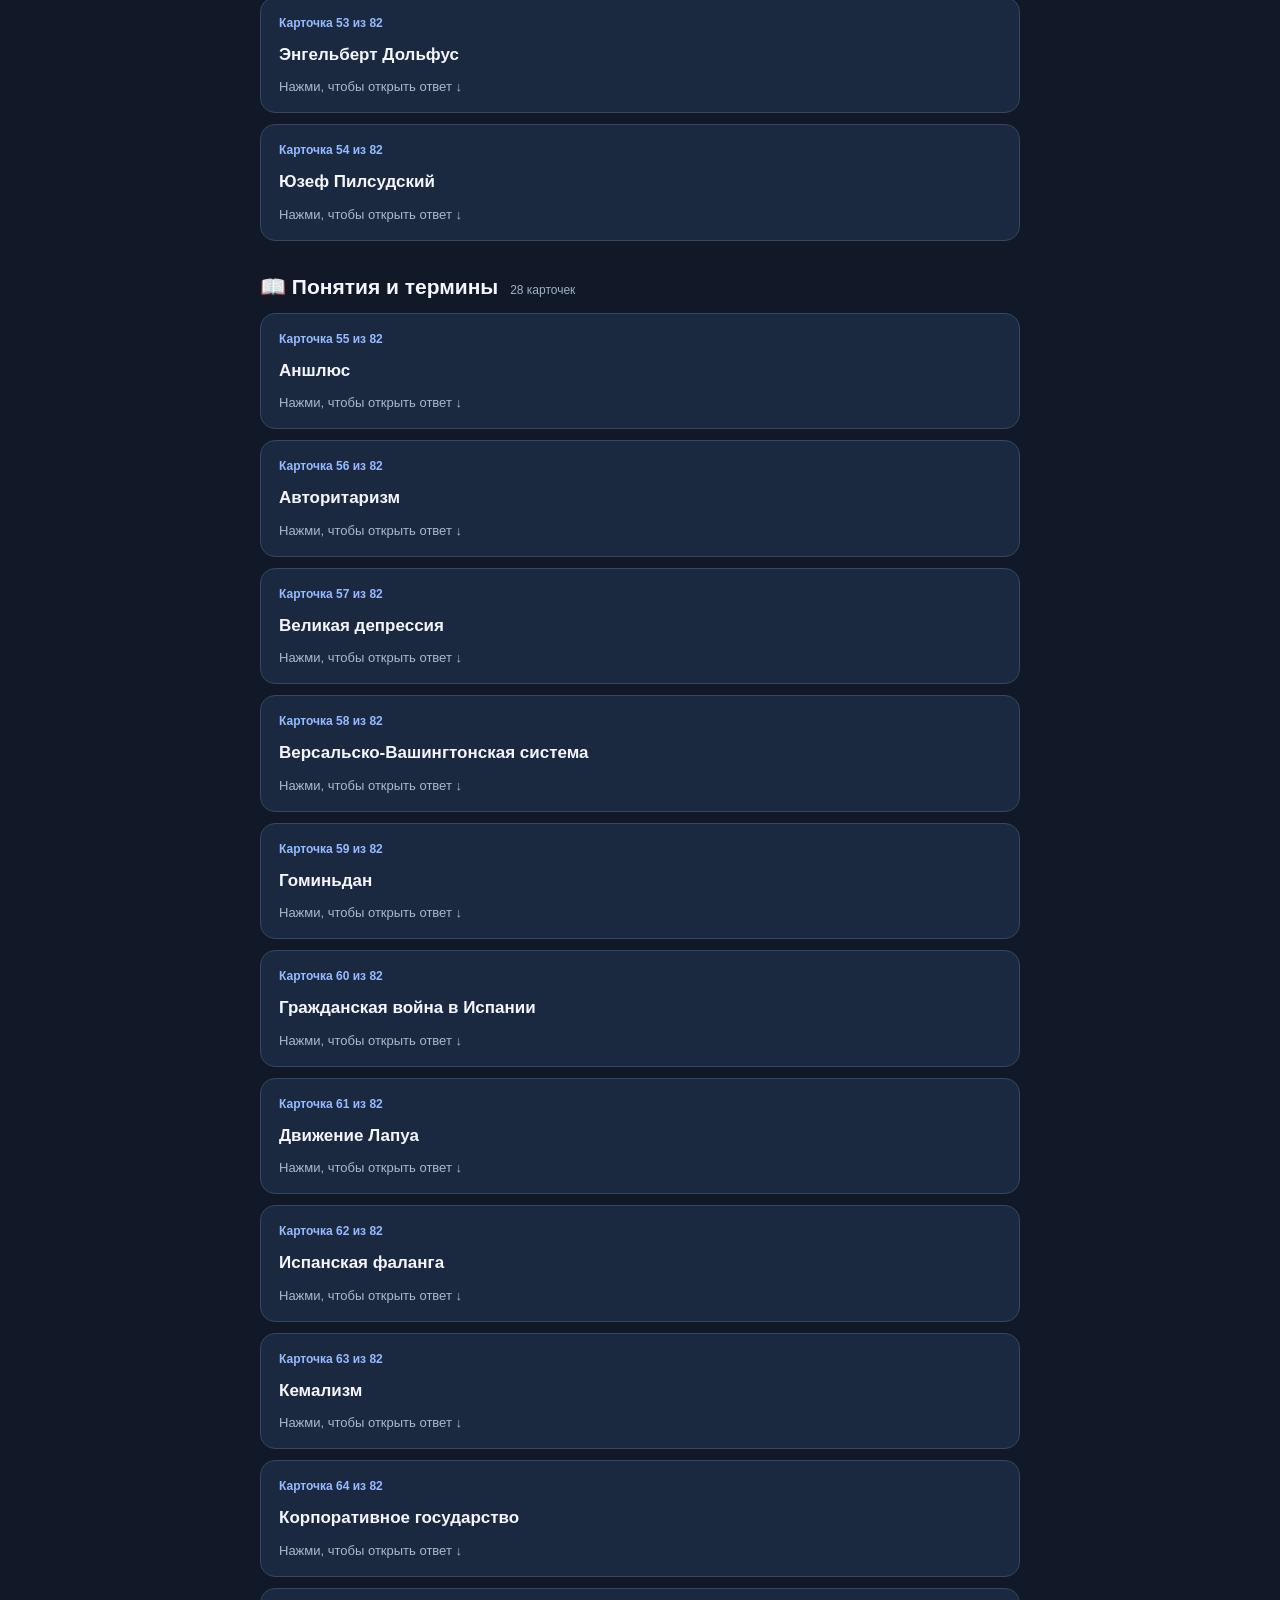
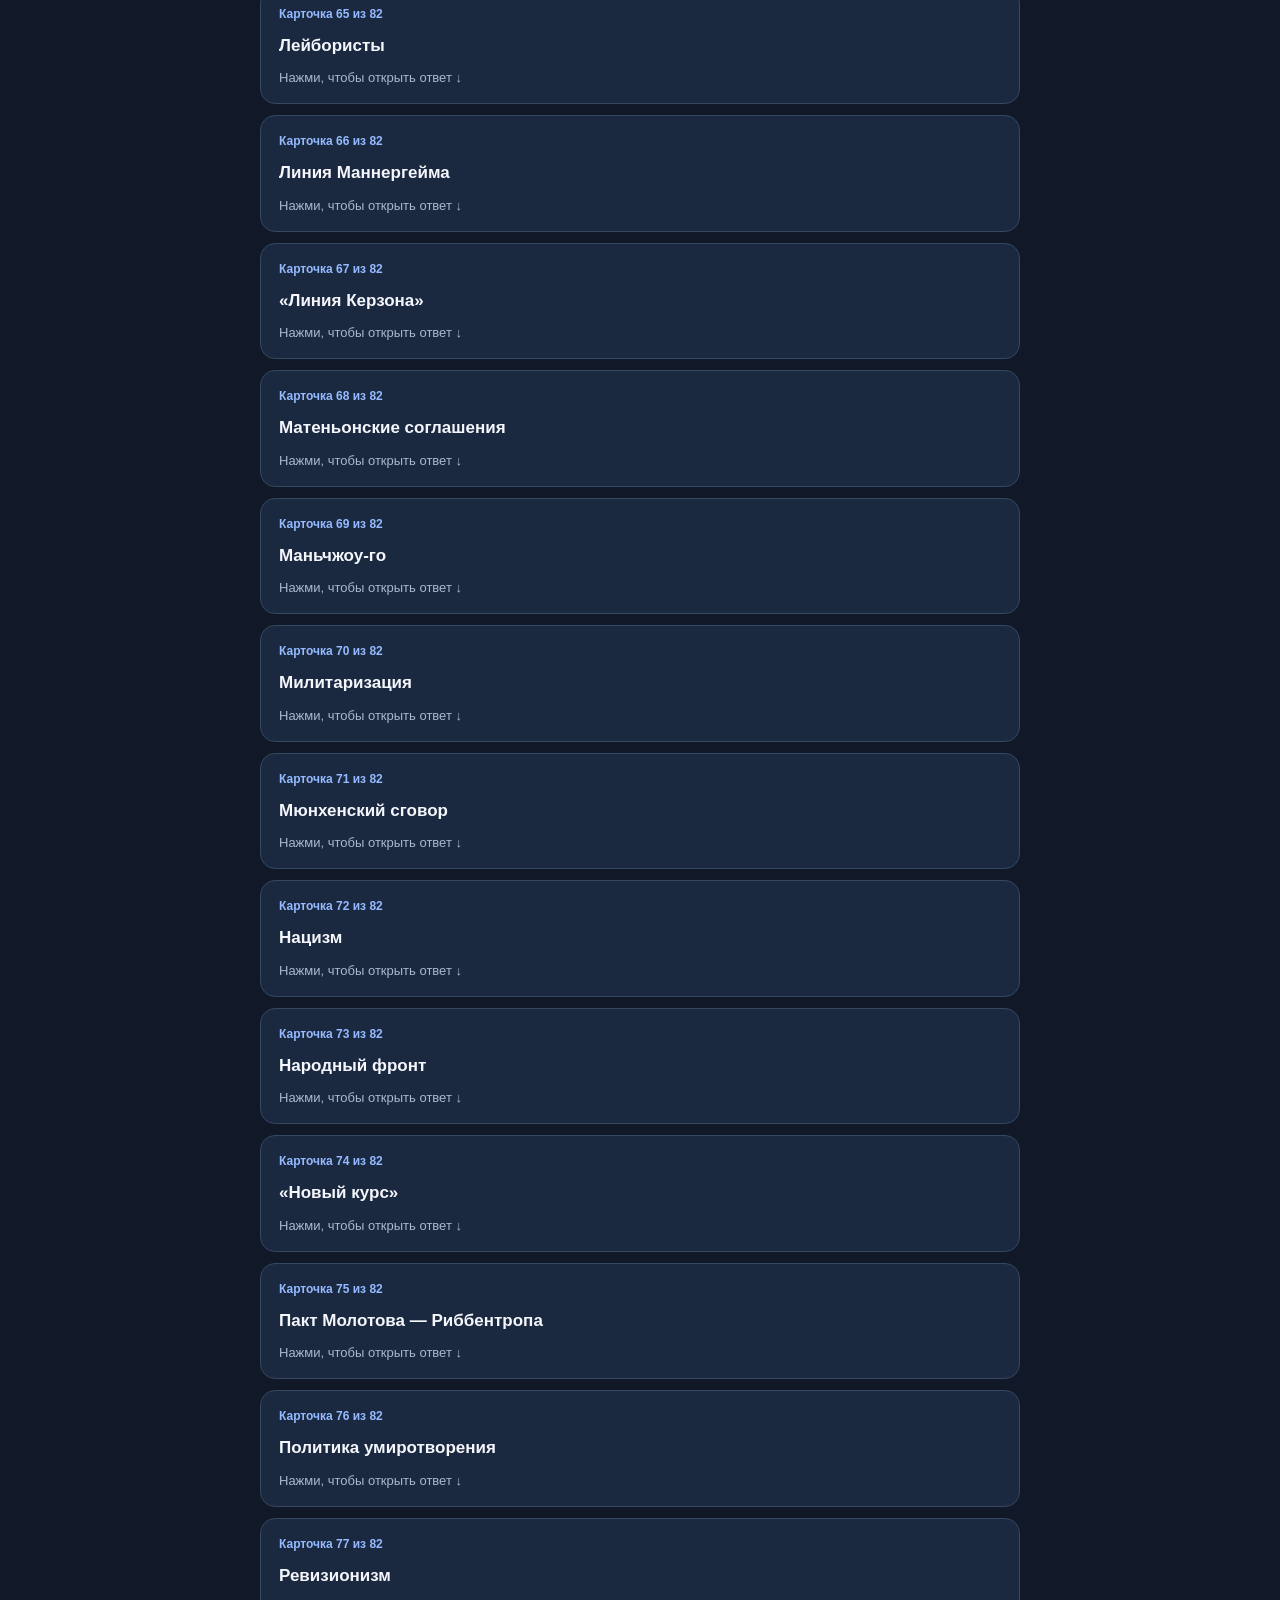
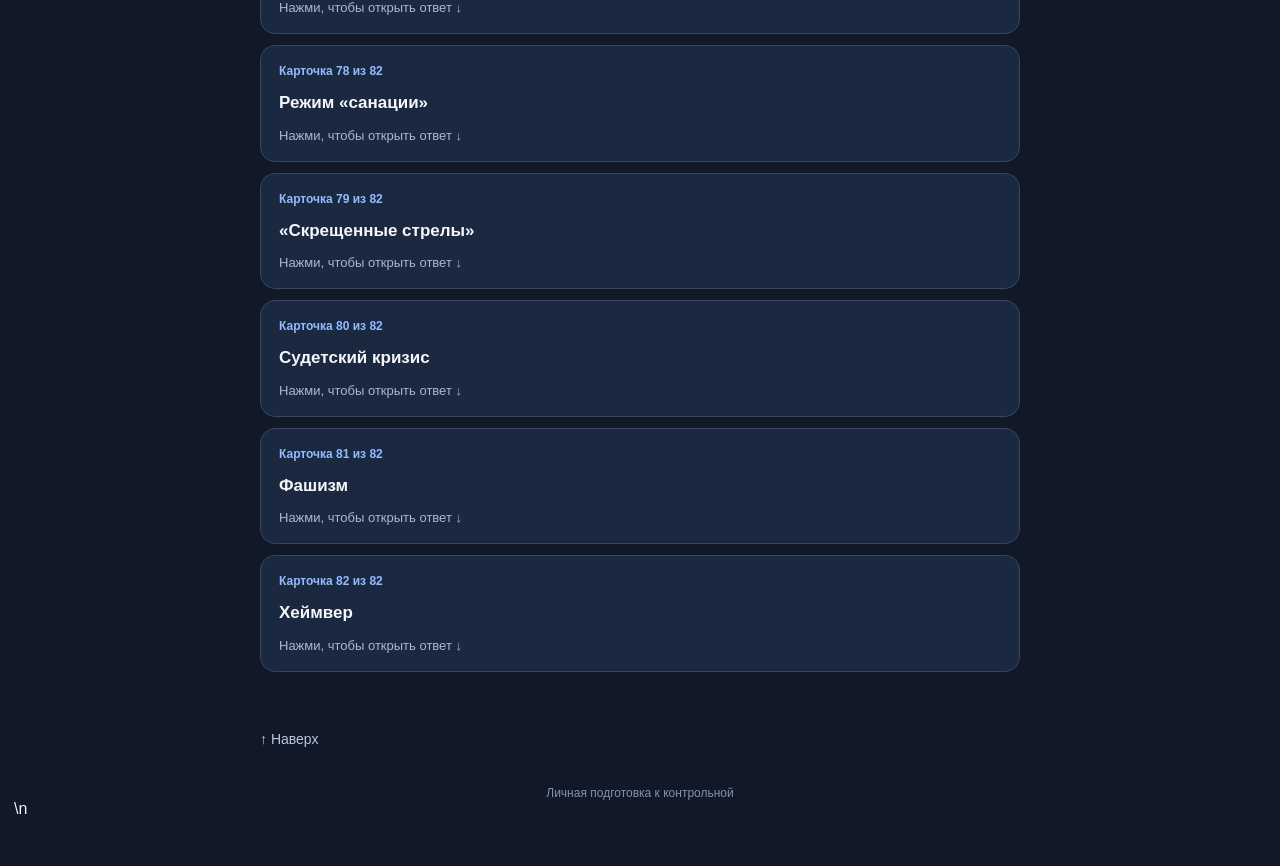
==== commit ec8a2e52: "Add randomized history quiz to flashcards page" ====
--- a/history-cards-offline.html
+++ b/history-cards-offline.html
@@ -29,13 +29,45 @@
 details[open] summary{background:#202f49}
 .top{display:inline-block;margin-top:25px;color:#b9c9df;text-decoration:none;font-size:14px}
 footer{margin-top:38px;text-align:center;color:#8493a9;font-size:12px}
-</style>
+
+.quiz-box{margin:22px 0 30px;padding:20px;border:1px solid #405575;border-radius:18px;background:#1b2940}
+.quiz-box h2{margin:0 0 8px;font-size:21px}
+.quiz-description{margin:0 0 16px;color:#b8c6da;line-height:1.5}
+.quiz-start,.quiz-action{border:0;border-radius:11px;padding:12px 16px;font-size:15px;font-weight:700;cursor:pointer}
+.quiz-start,.quiz-primary{background:#8db8ff;color:#102039}
+.quiz-card{display:none;margin-top:16px}
+.quiz-progress{color:#a9bdd8;font-size:13px;margin-bottom:10px}
+.quiz-question{font-size:19px;line-height:1.5;font-weight:700;margin:0 0 16px}
+.quiz-answer{display:none;padding:14px;border-radius:12px;background:#243653;line-height:1.6;margin:0 0 14px;white-space:pre-wrap}
+.quiz-actions{display:flex;flex-wrap:wrap;gap:9px}
+.quiz-secondary{background:#344965;color:#f4f6fb}
+.quiz-known{background:#1f7657;color:white}
+.quiz-missed{background:#9a3d49;color:white}
+.quiz-result{display:none;margin-top:14px;color:#d6e3f5;line-height:1.6}
+\n</style>
 </head>
 <body>
 <main id="top">
   <h1>История 1919–1939</h1>
   <p class="intro">Полная колода из 82 карточек. Нажимай на вопрос, чтобы раскрыть ответ. Страница работает без JavaScript и без интернета после загрузки.</p>
-  <nav aria-label="Разделы">
+
+  <section class="quiz-box" id="quiz">
+    <h2>🎲 Викторина по истории</h2>
+    <p class="quiz-description">Случайные вопросы из всех 82 карточек. Сначала попробуй ответить сам, затем открой ответ и отметь, знал ли его.</p>
+    <button class="quiz-start" id="quizStart">Начать викторину</button>
+    <div class="quiz-card" id="quizCard">
+      <div class="quiz-progress" id="quizProgress"></div>
+      <p class="quiz-question" id="quizQuestion"></p>
+      <div class="quiz-answer" id="quizAnswer"></div>
+      <div class="quiz-actions">
+        <button class="quiz-action quiz-secondary" id="quizReveal">Показать ответ</button>
+        <button class="quiz-action quiz-known" id="quizKnown" hidden>Знал</button>
+        <button class="quiz-action quiz-missed" id="quizMissed" hidden>Не знал</button>
+      </div>
+    </div>
+    <div class="quiz-result" id="quizResult"></div>
+  </section>
+\n  <nav aria-label="Разделы">
     <a href="#countries">🌍 История стран</a>
     <a href="#people">👤 Деятели</a>
     <a href="#terms">📖 Термины</a>
@@ -954,5 +986,93 @@
   <a class="top" href="#top">↑ Наверх</a>
   <footer>Личная подготовка к контрольной</footer>
 </main>
-</body>
+
+<script>
+(() => {
+  const sourceCards = Array.from(document.querySelectorAll(".card")).map(card => ({
+    question: card.querySelector(".question").textContent.trim(),
+    answer: card.querySelector(".answer p").textContent.trim()
+  }));
+
+  const startButton = document.getElementById("quizStart");
+  const quizCard = document.getElementById("quizCard");
+  const questionElement = document.getElementById("quizQuestion");
+  const answerElement = document.getElementById("quizAnswer");
+  const progressElement = document.getElementById("quizProgress");
+  const revealButton = document.getElementById("quizReveal");
+  const knownButton = document.getElementById("quizKnown");
+  const missedButton = document.getElementById("quizMissed");
+  const resultElement = document.getElementById("quizResult");
+
+  let questions = [];
+  let currentIndex = 0;
+  let knownCount = 0;
+  let missedCount = 0;
+
+  function shuffle(items) {
+    const shuffled = [...items];
+    for (let i = shuffled.length - 1; i > 0; i--) {
+      const randomIndex = Math.floor(Math.random() * (i + 1));
+      [shuffled[i], shuffled[randomIndex]] = [shuffled[randomIndex], shuffled[i]];
+    }
+    return shuffled;
+  }
+
+  function showQuestion() {
+    const item = questions[currentIndex];
+    questionElement.textContent = item.question;
+    answerElement.textContent = item.answer;
+    answerElement.style.display = "none";
+    progressElement.textContent = "Вопрос " + (currentIndex + 1) + " из " + questions.length;
+    revealButton.hidden = false;
+    knownButton.hidden = true;
+    missedButton.hidden = true;
+  }
+
+  function finishQuiz() {
+    quizCard.style.display = "none";
+    resultElement.style.display = "block";
+    resultElement.innerHTML = "<strong>Викторина завершена!</strong><br>Знал: " + knownCount +
+      "<br>Нужно повторить: " + missedCount + "<br><br>";
+    const restart = document.createElement("button");
+    restart.className = "quiz-action quiz-primary";
+    restart.textContent = "Пройти ещё раз";
+    restart.addEventListener("click", startQuiz);
+    resultElement.appendChild(restart);
+    startButton.hidden = false;
+    startButton.textContent = "Перезапустить викторину";
+  }
+
+  function startQuiz() {
+    questions = shuffle(sourceCards);
+    currentIndex = 0;
+    knownCount = 0;
+    missedCount = 0;
+    resultElement.style.display = "none";
+    resultElement.textContent = "";
+    quizCard.style.display = "block";
+    startButton.hidden = true;
+    showQuestion();
+  }
+
+  function markAnswer(known) {
+    if (known) knownCount++;
+    else missedCount++;
+    currentIndex++;
+    if (currentIndex >= questions.length) finishQuiz();
+    else showQuestion();
+  }
+
+  startButton.addEventListener("click", startQuiz);
+  revealButton.addEventListener("click", () => {
+    answerElement.style.display = "block";
+    revealButton.hidden = true;
+    knownButton.hidden = false;
+    missedButton.hidden = false;
+  });
+  knownButton.addEventListener("click", () => markAnswer(true));
+  missedButton.addEventListener("click", () => markAnswer(false));
+})();
+</script>
+\n</body>
 </html>
